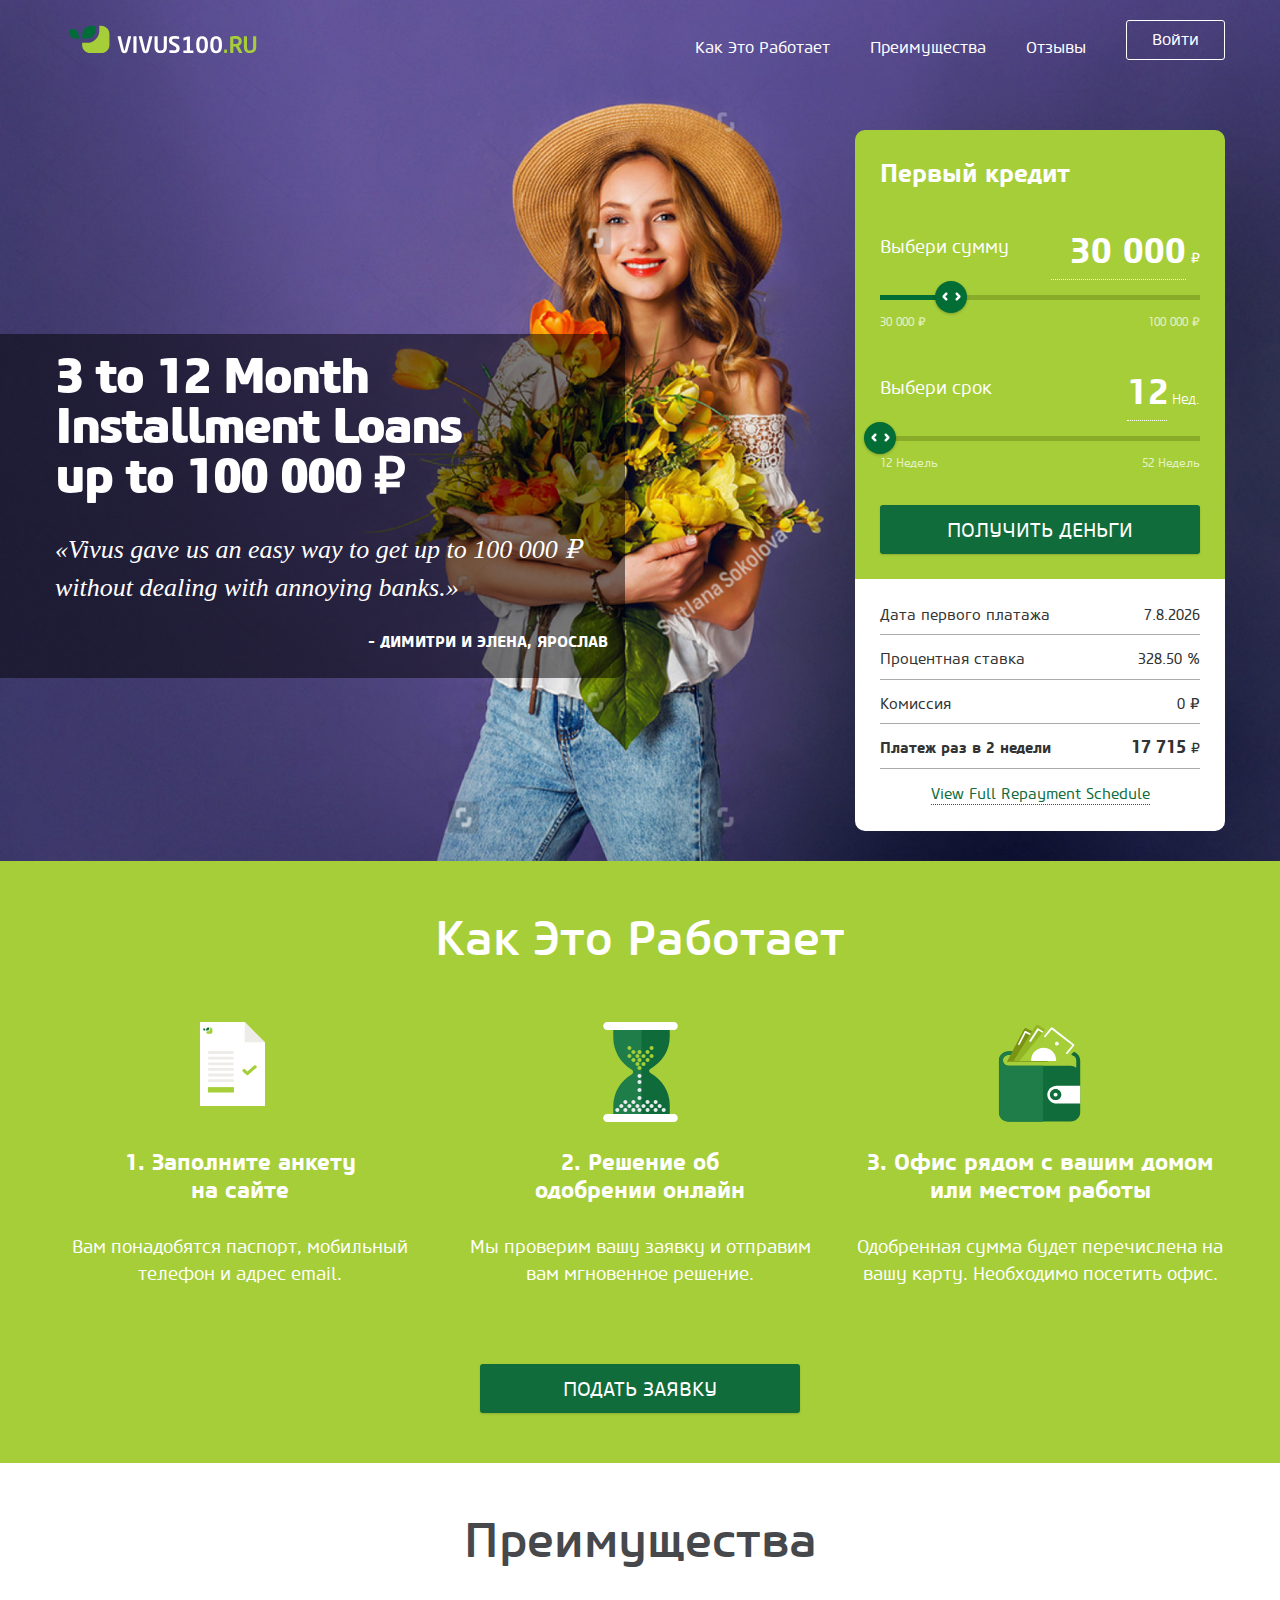
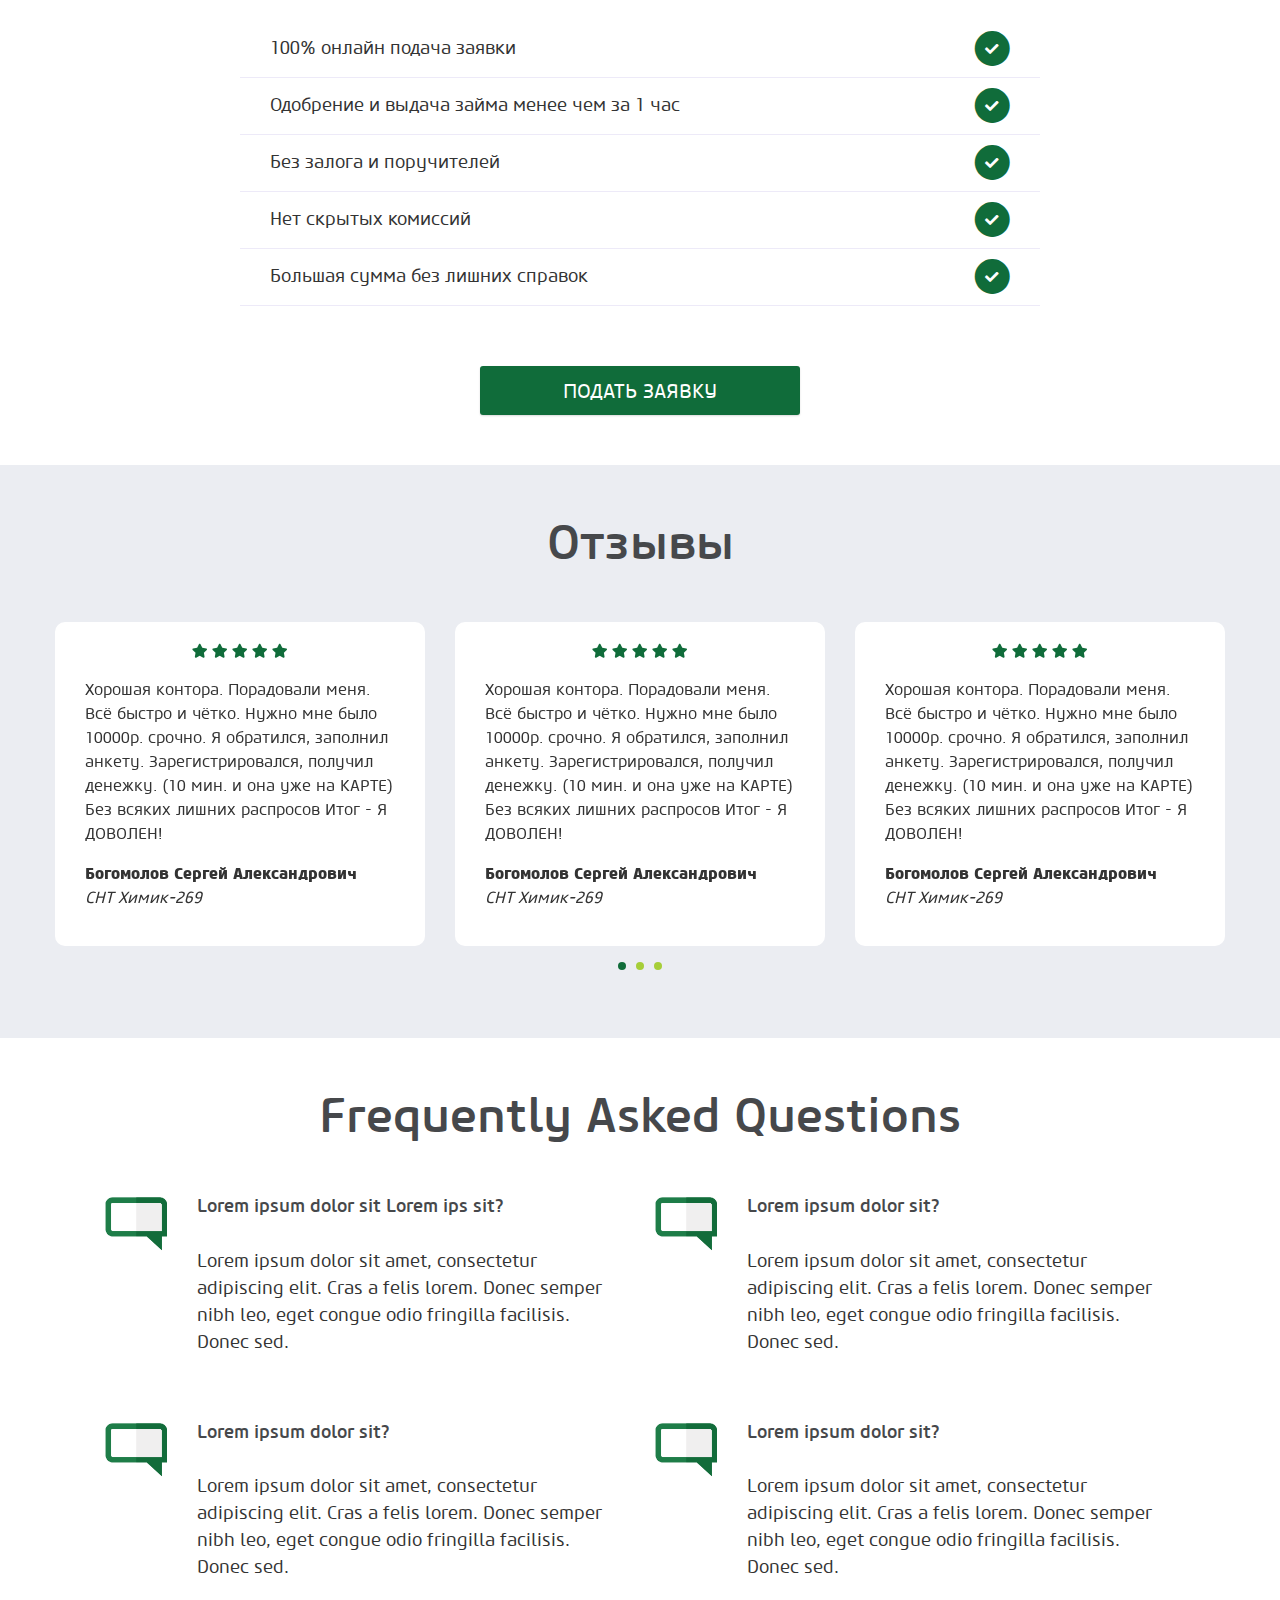
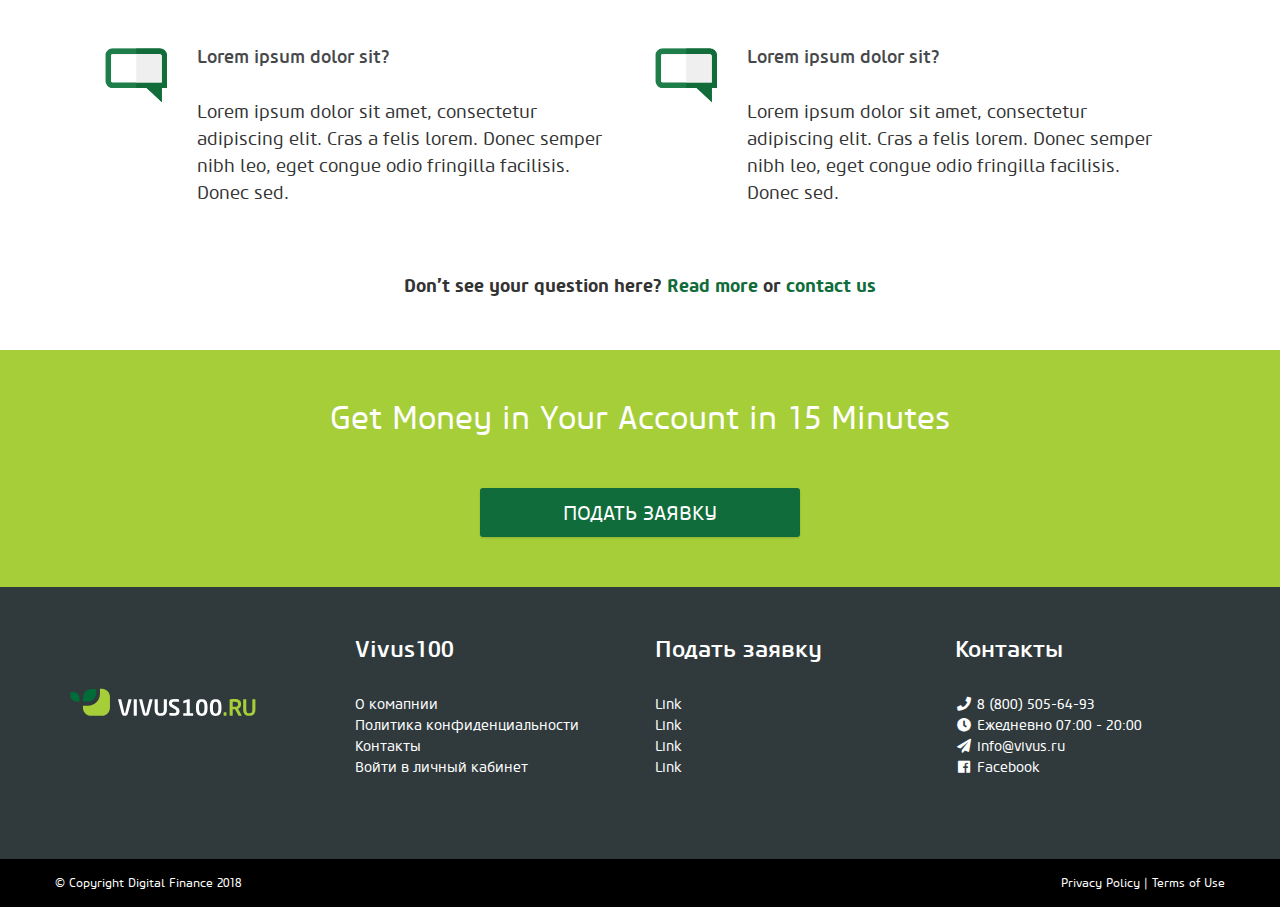
==== index.html @ 212659f2 "Initial commit" ====
<!DOCTYPE html>
<html lang="en">
<head>
	<!-- Required meta tags -->
	<meta charset="utf-8">
	<meta name="viewport" content="width=device-width, initial-scale=1, shrink-to-fit=no">
	<title>Vivus.ru | Template</title>

	<meta name="description" content="Page Description Here">

	<meta property="og:url" content="##URL##" />
	<meta property="og:title" content="OG Title" />
	<meta property="og:description" content="OG Description" />
	<meta property="og:type" content="website" />
	<meta property="og:image" content="images/og_image.png" />

	<link rel="apple-touch-icon" href="images/apple-touch-icon-iphone.png" />
	<link rel="apple-touch-icon" sizes="72x72" href="images/apple-touch-icon-ipad.png" />
	<link rel="apple-touch-icon" sizes="114x114" href="images/apple-touch-icon-iphone4.png" />

	<link rel="icon" href="images/favicon.png">
	<meta name="msapplication-TileColor" content="#ffffff">
	<meta name="msapplication-TileImage" content="images/tileicon.png">


	<!--Font-->
	<link rel="stylesheet" href="fonts/stylesheet.css">
	<!--Font Awesome-->
	<link rel="stylesheet" href="fa/fontawesome-all.min.css">
	<!--Bootstrap CSS-->
	<link rel="stylesheet" href="css/bootstrap.min.css">
	<!--No UI Slider-->
	<link rel="stylesheet" href="css/nouislider.min.css">
	<!--Lightslider-->
	<link rel="stylesheet" href="css/lightslider.min.css" />
	<!--Stylesheet-->
	<link rel="stylesheet" href="css/style.css">
	


</head>
<body>

	<section id="hero">
		<header class="bump-bottom-md">
			<div class="container">
				<div class="row align-items-center">
					<div class="col-3 d-block d-lg-none">
						<a href="#" class="btn btn-micro btn-cta">Войти</a>
					</div>
					<div class="col-6 col-lg-2">
						<a href="index.html" class="logo">
							<svg version="1.2" baseProfile="tiny" id="Слой_1" xmlns="http://www.w3.org/2000/svg" xmlns:xlink="http://www.w3.org/1999/xlink" x="0px" y="0px" viewBox="0 0 1000 155" xml:space="preserve"><defs><style>.cls-3{fill:#fff}</style></defs><g><path fill="#006D38" d="M66.6,23.4h13.7c16.5,0,29.9,13.5,29.9,29.9v15.3H96.5c-16.5,0-29.9-13.5-29.9-29.9V23.4z"/> <path fill="#006D38" d="M188.6,8.9v18.8c0,22.5-18.4,40.9-40.9,40.9h-20.9V49.8c0-22.5,18.4-40.9,40.9-40.9 C167.7,8.9,188.6,8.9,188.6,8.9z"/><path fill="#A6CE39" d="M215.2,135.5h-50.8c-20.9,0-38-17.1-38-38v-9.8h23.3c31.1,0,56.5-25.4,56.5-56.5V8.3h9 c20.9,0,38,17.1,38,38v51.3C253.2,118.4,236.1,135.5,215.2,135.5L215.2,135.5z"/><path fill="#A6CE39" d="M855.1,102.1l16.4,30.5c0.2,0.2,0.2,0.5,0.2,0.8c0,0.9-0.4,1.3-1.3,1.3h-12.7c-0.5,0-0.8-0.2-1.1-0.4 c-0.2-0.3-1.1-1.9-2.7-4.7l-13.4-24.8h-1.4c-1.9,0-5-0.1-9.3-0.4v28.3c0,0.6-0.2,1.1-0.6,1.5c-0.4,0.4-0.9,0.6-1.4,0.6h-10.4 c-0.6,0-1.1-0.2-1.5-0.6c-0.4-0.4-0.6-0.9-0.6-1.5V60.8c0-1.1,0.4-2,1.2-2.5s3.6-1,8.4-1.4c4.8-0.4,9.5-0.6,14.2-0.6 c9.7,0,17.1,2,22.3,6c5.2,4,7.8,9.9,7.8,17.6v0.9C869.1,91.3,864.4,98.4,855.1,102.1L855.1,102.1z M854.8,80.8v-0.9 c0-3.9-1.3-6.7-3.9-8.5c-2.6-1.8-6.5-2.7-11.8-2.7c-3.3,0-6.4,0.1-9.3,0.4v23.5c3.9,0.2,7,0.3,9.3,0.3c5.7,0,9.8-0.9,12.2-2.8 C853.6,88.3,854.8,85.2,854.8,80.8L854.8,80.8z M936.4,106c0,19.7-9.6,29.5-28.7,29.5c-19.2,0-28.8-9.8-28.8-29.5V59.1 c0-0.5,0.2-1,0.6-1.4c0.4-0.4,0.9-0.6,1.5-0.6h10.4c0.6,0,1.1,0.2,1.5,0.6s0.6,0.9,0.6,1.4V106c0,6.2,1,10.7,3,13.4 s5.8,4.1,11.2,4.1c5.1,0,8.7-1.2,10.9-3.7s3.3-7.1,3.3-13.8V59.1c0-0.5,0.2-1,0.6-1.4c0.4-0.4,0.9-0.6,1.5-0.6h10.4 c0.6,0,1.1,0.2,1.5,0.6s0.6,0.9,0.6,1.4L936.4,106L936.4,106z M800.6,132.6c0,0.6-0.2,1.1-0.6,1.5c-0.4,0.4-0.9,0.6-1.5,0.6h-9.3 c-0.6,0-1.1-0.2-1.5-0.6c-0.4-0.4-0.6-0.9-0.6-1.5v-11.8c0-0.6,0.2-1,0.6-1.4c0.4-0.4,0.9-0.6,1.5-0.6h9.3c0.6,0,1.1,0.2,1.5,0.6 s0.6,0.9,0.6,1.4V132.6z"/><path class="cls-3" d="M352.7,57.1c1.3,0,1.9,0.6,1.9,1.8c0,0.1,0,0.3-0.1,0.5l-17.1,65.5c-1.8,7.1-6.6,10.7-14.5,10.7 c-7.8,0-12.7-3.6-14.5-10.7l-17.2-66c0-1.2,0.6-1.8,1.9-1.8h11.1c1,0,1.7,0.6,2,1.8l15.1,62.8c0.3,1.1,0.8,1.7,1.7,1.7 c0.9,0,1.4-0.6,1.7-1.7l15.1-62.8c0.3-1.2,0.9-1.8,2-1.8H352.7z M379.4,132.6c0,0.6-0.2,1.1-0.6,1.5s-0.9,0.6-1.5,0.6H367 c-0.6,0-1.1-0.2-1.5-0.6c-0.4-0.4-0.6-0.9-0.6-1.5V59c0-0.5,0.2-1,0.6-1.4s0.9-0.6,1.5-0.6h10.3c0.6,0,1.1,0.2,1.5,0.6 s0.6,0.9,0.6,1.4V132.6z M451.4,57.1c1.3,0,1.9,0.6,1.9,1.8c0,0.1,0,0.3-0.1,0.5l-17.1,65.5c-1.8,7.1-6.6,10.7-14.5,10.7 c-7.8,0-12.7-3.6-14.5-10.7l-17.2-66c0-1.2,0.6-1.8,1.9-1.8h11.1c1,0,1.7,0.6,2,1.8l15.1,62.8c0.3,1.1,0.8,1.7,1.7,1.7 c0.9,0,1.4-0.6,1.7-1.7l15.1-62.8c0.3-1.2,0.9-1.8,2-1.8H451.4z M520.6,106c0,19.7-9.6,29.5-28.7,29.5c-19.2,0-28.8-9.8-28.8-29.5 V59.1c0-0.5,0.2-1,0.6-1.4s0.9-0.6,1.5-0.6h10.4c0.6,0,1.1,0.2,1.5,0.6s0.6,0.9,0.6,1.4V106c0,6.2,1,10.7,3,13.4s5.8,4.1,11.2,4.1 c5.1,0,8.7-1.2,10.9-3.7c2.2-2.5,3.3-7.1,3.3-13.8V59.1c0-0.5,0.2-1,0.6-1.4s0.9-0.6,1.5-0.6h10.4c0.6,0,1.1,0.2,1.5,0.6 s0.6,0.9,0.6,1.4L520.6,106L520.6,106z M576,69.7c-7.6-0.7-14.5-1-20.6-1c-7.3,0-11,2.5-11,7.4c0,2,0.7,3.7,2.1,4.9 c1.4,1.3,3,2.5,4.9,3.5l14.1,7.8c5,2.8,8.7,5.8,11,9.1s3.5,7.4,3.5,12.2c0,4.3-1,8.1-3.1,11.5c-2.1,3.3-5.2,5.9-9.3,7.7 s-9.1,2.6-15,2.6c-4.8,0-9.2-0.3-13.2-0.9c-4-0.6-6.2-1.1-6.6-1.6c-0.5-0.5-0.7-1-0.7-1.5v-7.5c0-0.6,0.2-1,0.6-1.4 c0.4-0.4,0.9-0.6,1.4-0.6h0.2c2,0.2,5,0.5,9.2,0.7s7.3,0.4,9.3,0.4c4.2,0,7.2-0.7,9.2-2.1s2.9-3.9,2.9-7.3c0-2.2-0.7-4-2.1-5.4 c-1.4-1.4-3-2.6-4.8-3.7l-15.8-9.4c-4.3-2.5-7.4-5.2-9.4-8.2s-3-6.6-3-10.9c0-13.2,8.7-19.9,26.1-19.9c3.7,0,7.9,0.3,12.7,0.8 s7.5,1,8.2,1.4s1,1,1,1.7v7.7C577.8,69,577.2,69.6,576,69.7L576,69.7L576,69.7L576,69.7z"/></g><g><path class="cls-3" d="M599.6,135.1c-0.6,0-1-0.2-1.5-0.6s-0.6-0.9-0.6-1.5v-7.9c0-0.6,0.2-1,0.6-1.3c0.4-0.3,0.9-0.5,1.5-0.5 h13.9V72.2l-13.6,4.2c-0.3,0.1-0.8,0.2-1.2,0.2c-0.8,0-1.1-0.4-1.1-1.2v-9.8c0-0.6,0.2-0.9,0.7-1.1l18.4-6c0.3-0.1,0.7-0.2,1-0.3 c0.3-0.1,0.8-0.1,1.4-0.1h6.9c1.3,0,2,0.7,2,2v63.3h13.9c0.6,0,1,0.2,1.5,0.5c0.4,0.3,0.6,0.8,0.6,1.3v7.9c0,0.6-0.2,1-0.6,1.5 c-0.4,0.4-0.9,0.6-1.5,0.6H599.6z"/><path class="cls-3" d="M711.4,100.4c0,6.4-0.6,11.9-1.9,16.5c-1.2,4.5-3,8.2-5.4,11c-2.4,2.8-5.2,4.8-8.5,6.1 c-3.3,1.3-7.1,1.9-11.3,1.9c-4.2,0-8-0.6-11.4-1.9c-3.4-1.3-6.2-3.3-8.5-6.1c-2.3-2.8-4.1-6.5-5.3-11c-1.2-4.5-1.9-10-1.9-16.5 v-7.7c0-6.4,0.6-11.9,1.9-16.5c1.2-4.5,3-8.2,5.3-11.1c2.3-2.8,5.2-4.9,8.5-6.2c3.4-1.3,7.1-1.9,11.4-1.9c4.2,0,8,0.6,11.3,1.9 c3.3,1.3,6.2,3.3,8.5,6.2c2.4,2.8,4.2,6.5,5.4,11.1c1.2,4.5,1.9,10,1.9,16.5V100.4z M697,92.7c0-4.7-0.3-8.6-1-11.6 c-0.7-3.1-1.6-5.5-2.7-7.3c-1.1-1.8-2.5-3.1-4-3.8c-1.5-0.7-3.2-1.1-5-1.1c-1.8,0-3.5,0.4-5,1.1c-1.5,0.7-2.9,2-4,3.8 c-1.1,1.8-2,4.2-2.7,7.3c-0.7,3.1-1,6.9-1,11.6v7.7c0,4.7,0.3,8.6,1,11.6c0.7,3,1.6,5.4,2.7,7.2c1.1,1.8,2.5,3.1,4,3.8 c1.5,0.7,3.2,1.1,5,1.1c1.8,0,3.5-0.4,5-1.1c1.5-0.7,2.9-2,4-3.8c1.1-1.8,2-4.2,2.7-7.2c0.7-3,1-6.9,1-11.6V92.7z"/><path class="cls-3" d="M776.8,100.4c0,6.4-0.6,11.9-1.9,16.5c-1.2,4.5-3,8.2-5.4,11c-2.4,2.8-5.2,4.8-8.5,6.1 c-3.3,1.3-7.1,1.9-11.3,1.9c-4.2,0-8-0.6-11.4-1.9c-3.4-1.3-6.2-3.3-8.5-6.1c-2.3-2.8-4.1-6.5-5.3-11c-1.2-4.5-1.9-10-1.9-16.5 v-7.7c0-6.4,0.6-11.9,1.9-16.5c1.2-4.5,3-8.2,5.3-11.1c2.3-2.8,5.2-4.9,8.5-6.2c3.4-1.3,7.1-1.9,11.4-1.9c4.2,0,8,0.6,11.3,1.9 c3.3,1.3,6.2,3.3,8.5,6.2c2.4,2.8,4.2,6.5,5.4,11.1c1.2,4.5,1.9,10,1.9,16.5V100.4z M762.4,92.7c0-4.7-0.3-8.6-1-11.6 c-0.7-3.1-1.6-5.5-2.7-7.3c-1.1-1.8-2.5-3.1-4-3.8c-1.5-0.7-3.2-1.1-5-1.1c-1.8,0-3.5,0.4-5,1.1c-1.5,0.7-2.9,2-4,3.8 c-1.1,1.8-2,4.2-2.7,7.3c-0.7,3.1-1,6.9-1,11.6v7.7c0,4.7,0.3,8.6,1,11.6c0.7,3,1.6,5.4,2.7,7.2c1.1,1.8,2.5,3.1,4,3.8 c1.5,0.7,3.2,1.1,5,1.1c1.8,0,3.5-0.4,5-1.1c1.5-0.7,2.9-2,4-3.8c1.1-1.8,2-4.2,2.7-7.2c0.7-3,1-6.9,1-11.6V92.7z"/> </g></svg>

						</a>
					</div><!--End Col 2-->
					<div class="col-3 col-lg-10">
						<nav class="d-none d-lg-block">
							<ul>
								<li><a href="#kak-rabotaet" data-scrolltarget="kak-rabotaet" class="scrollto" title="КАК ЭТО РАБОТАЕТ">Как Это Работает</a></li>
								<li><a href="#preimushchestva" data-scrolltarget="preimushchestva" class="scrollto" title="ПРЕИМУЩЕСТВА">Преимущества</a></li>
								<li><a href="#otzyvy" data-scrolltarget="otzyvy" class="scrollto" title="ОТЗЫВЫ">Отзывы</a></li>
								<li><a href="#" class="btn btn-ghost txt-white" data-toggle="modal" data-target="#login-modal">Войти</a></li>
							</ul>





						</nav>
						<div class="nav-icon d-block d-lg-none">
							<span></span>
							<span></span>
							<span></span>
						</div><!--End Nav Icon-->
					</div><!--End Col 10-->
				</div><!--End Row-->
			</div><!--End Container-->
		</header>

		<div class="container container-calculator">
			<div class="row">
				<div class="col-lg-7 col-xl-6 align-self-center">
					<div id="caption-slide">
						<div id="caption-box">
							<h1>3 to 12 Month
							Installment Loans
							up to <span class="no-wrap">100 000 <span class="rub">₽</span></span></h1>
							<blockquote>
								<p>&laquo;Vivus gave us an easy way to get up to 100 000 ₽ without dealing with annoying banks.&raquo;</p>
								<cite>-  ДИМИТРИ И ЭЛЕНА, ЯРОСЛАВ</cite>
							</blockquote>
						</div><!--End Caption Box-->
					</div><!--End Caption Slide-->
				</div><!--End col 8-->
				<div class="col-lg-5 col-xl-4 offset-xl-2">
					<form method="POST" action="apply.html">
						<div class="calculator-top">
							<div class="bump-bottom-sm p25 semi-bold d-none d-lg-block">Первый кредит</div>
							<div class="d-flex align-items-center bump-bottom-xs">
								<div>
									<label class="noUi-label">Выбери сумму<span class="d-inline d-lg-none slider-value-unit"> <small>(₽)</small></span></label>
								</div>
								<div class="ml-auto text-right">
									<span class="slider-value">
											<input type="tel" class="slider-value-amount" id="loanamount_text" value="200"> <span class="slider-value-unit d-none d-lg-inline"><span class="rub">₽</span></span>
										</span><!--End Slider Value-->
									
								</div>
							</div><!--End Flex-->
							<div class="bump-bottom-none">
								<div id="slideramount">
								</div>
							</div><!--End Slider Amount-->
							<div class="d-flex bump-bottom-sm txt-fade-green">
								<div>
									<span class="p12">30 000 <span class="rub">₽</span></span>
								</div>
								<div class="ml-auto text-right">
									<span class="p12">100 000 <span class="rub">₽</span></span>
								</div>
							</div><!--End Row-->
							<div class="d-flex align-items-center bump-bottom-xs">
								<div>
									<label class="noUi-label">Выбери срок<span class="slider-value-unit d-block d-lg-none"> <small>(Недели)</small></span></label></label>
								</div>
								<div class="ml-auto text-right">
									<span class="slider-value">
										<input type="tel" class="slider-value-amount" id="loanterm_text" value="20" style="width: 40px;"> <span class="slider-value-unit d-none d-lg-inline">Нед.</span>
									</span><!--End Slider Value-->
									
								</div>
							</div><!--End Row-->
							<div>
								<div id="sliderterm">
								</div>
							</div><!--End Slider Amount-->
							<div class="d-flex bump-bottom-sm txt-fade-green">
								<div>
									<span class="p12">12 Недель</span>
								</div>
								<div class="ml-auto text-right">
									<span class="p12">52 Недель</span>
								</div>
							</div><!--End Row-->
							<div class="text-center">
								<button type="submit" class="btn btn-cta btn-lg apply-button apply-button-calculator" id="apply-button-home-main">Получить деньги</button>
							</div>
						</div><!--End Calculator Top-->

						<div class="calculator-bottom bump-bottom-sm">
							<div class="loan-detail-row d-flex">
								<div>
									<span class="grey p15">Дата первого платажа</span>
								</div>
								<div class="ml-auto text-right">
									<span class="grey p15"><span class="loan-firstdate-display">dd.mm.yyyy</span></span>
								</div>
							</div><!--End Row-->
							<div class="loan-detail-row d-flex">
								<div>
									<span class="grey p15">Процентная ставка</span>
								</div>
								<div class="ml-auto text-right">
									<span class="grey p15"><span class="loan-apr-display">0.00</span> %</span>
								</div>
							</div><!--End Row-->
							<div class="loan-detail-row d-flex">
								<div>
									<span class="grey p15">Комиссия</span>
								</div>
								<div class="ml-auto text-right">
									<span class="grey p15"><span class="loan-fee-display">0</span> <span class="rub">₽</span></span>
								</div>
							</div><!--End Row-->

							<div class="loan-detail-row d-flex semi-bold">
								<div>
									<span class="p15">Платеж раз в 2 недели</span>
								</div>
								<div class="ml-auto text-right">
									<span class="monthly-repayment-display">0</span> <span class="slider-value-unit"><span class="rub">₽</span></span>
								</div>
							</div><!--End Row-->
							<div class="text-center p15 bump-top-xs">
								<a href="#" class="dotted" data-toggle="modal" data-target="#schedule-modal">View Full Repayment Schedule</a>
							</div>
						</div><!--End Calculator Bottom-->
					</form>
				</div><!--End Col 4-->
			</div><!--End Row-->
		</div><!--End Container-->
	</section>

	<section id="kak-rabotaet" class="pad-top-md pad-bottom-md light-green-bg txt-white">
		<div class="container">
			<h2 class="text-center bump-bottom-md txt-white">Как Это Работает</h2>
			<div class="row">
				<div class="col-lg-4 bump-bottom-sm text-center">
					<div class="hta-icon">
						<object data="images/hta_icon1.svg" type="image/svg+xml">
						</object>
					</div>
					<h5 class="semi-bold bump-bottom-sm">1. Заполните анкету<br>на сайте</h5>
					<p>Вам понадобятся паспорт, мобильный телефон и адрес email.</p>
				</div><!--End Col 4-->
				<div class="col-lg-4 bump-bottom-sm text-center">
					<div class="hta-icon">
						<object data="images/hta_icon2.svg" type="image/svg+xml">
						</object>
					</div>
					<h5 class="semi-bold bump-bottom-sm">2. Решение об<br>одобрении онлайн</h5>
					<p>Мы проверим вашу заявку и отправим вам мгновенное решение.</p>
				</div><!--End Col 4-->
				<div class="col-lg-4 bump-bottom-sm text-center">
					<div class="hta-icon">
						<object data="images/hta_icon3.svg" type="image/svg+xml">
						</object>
					</div>
					<h5 class="semi-bold bump-bottom-sm">3. Офис рядом с вашим домом<br>или местом работы</h5>
					<p>Одобренная сумма будет перечислена на вашу карту. Необходимо посетить офис.</p>
				</div><!--End Col 4-->
			</div><!--End Row-->
			<div class="text-center bump-top-sm">
				<a href="start.html" class="btn btn-cta btn-lg apply-button" id="apply-button-home-how">Подать заявку</a>
			</div>
		</div><!--End Container-->
	</section><!--End How to Apply-->

	<section id="preimushchestva" class="pad-top-md pad-bottom-md">
		<div class="container">
			<h2 class="bump-bottom-md text-center">Преимущества</h2>
			<div class="row justify-content-center">
				<div class="col-lg-8 bump-bottom-sm">
					<ul class="feature-list ">
						<li class="row align-items-center"><div class="col">100% онлайн подача заявки</div>
							<div class="col-2 text-right">
								<span class="fa-stack ">
	  								<i class="fas fa-circle fa-stack-2x txt-dark-green"></i>
	  								<i class="fas fa-check fa-stack-1x fa-xs txt-white"></i>
								</span>
							</div>
						</li>
						<li class="row align-items-center"><div class="col">Одобрение и выдача займа менее чем за 1 час</div>
							<div class="col-2 text-right">
								<span class="fa-stack ">
	  								<i class="fas fa-circle fa-stack-2x txt-dark-green"></i>
	  								<i class="fas fa-check fa-stack-1x fa-xs txt-white"></i>
								</span>
							</div>
						</li>
						<li class="row align-items-center"><div class="col">Без залога и поручителей</div>
							<div class="col-2 text-right">
								<span class="fa-stack ">
	  								<i class="fas fa-circle fa-stack-2x txt-dark-green"></i>
	  								<i class="fas fa-check fa-stack-1x fa-xs txt-white"></i>
								</span>
							</div>
						</li>
						<li class="row align-items-center"><div class="col">Нет скрытых комиссий</div>
							<div class="col-2 text-right">
								<span class="fa-stack ">
	  								<i class="fas fa-circle fa-stack-2x txt-dark-green"></i>
	  								<i class="fas fa-check fa-stack-1x fa-xs txt-white"></i>
								</span>
							</div>
						</li>
						<li class="row align-items-center"><div class="col">Большая сумма без лишних справок</div>
							<div class="col-2 text-right">
								<span class="fa-stack ">
	  								<i class="fas fa-circle fa-stack-2x txt-dark-green"></i>
	  								<i class="fas fa-check fa-stack-1x fa-xs txt-white"></i>
								</span>
							</div>
						</li>
					</ul><!--End Feature List-->
				</div><!--End Col 7-->
			</div><!--End Row-->
			<div class="text-center bump-top-sm">
				<a href="start.html" class="btn btn-cta btn-lg apply-button" id="apply-button-home-how">Подать заявку</a>
			</div>
		</div><!--End Container-->
	</section><!--End Why Choose Vivus-->

	<section id="otzyvy" class="grey-bg pad-top-md pad-bottom-sm">
		<div class="container">
			<h2 class="text-center bump-bottom-md">Отзывы</h2>
			
			<ul id="lightSlider">

				<li class="mhl">
					<div class="box white-bg p16 mh">
						<div class="bump-bottom-xs text-center txt-dark-green p14"><i class="fas fa-star"></i> <i class="fas fa-star"></i> <i class="fas fa-star"></i> <i class="fas fa-star"></i> <i class="fas fa-star"></i></div>
						<p>Хорошая контора. Порадовали меня. Всё быстро и чётко. Нужно мне было 10000р. срочно. Я обратился, заполнил анкету. Зарегистрировался, получил денежку. (10 мин. и она уже на КАРТЕ) Без всяких лишних распросов Итог - Я ДОВОЛЕН!</p>
						<p><strong>Богомолов Сергей Александрович</strong><br>
						<em>СНТ Химик-269</em></p>
					</div><!--End White Box-->
				</li>

				<li class="mhl">
					<div class="box white-bg p16 mh">
						<div class="bump-bottom-xs text-center txt-dark-green p14"><i class="fas fa-star"></i> <i class="fas fa-star"></i> <i class="fas fa-star"></i> <i class="fas fa-star"></i> <i class="fas fa-star"></i></div>
						<p>Хорошая контора. Порадовали меня. Всё быстро и чётко. Нужно мне было 10000р. срочно. Я обратился, заполнил анкету. Зарегистрировался, получил денежку. (10 мин. и она уже на КАРТЕ) Без всяких лишних распросов Итог - Я ДОВОЛЕН!</p>
						<p><strong>Богомолов Сергей Александрович</strong><br>
						<em>СНТ Химик-269</em></p>
					</div><!--End White Box-->
				</li>

				<li class="mhl">
					<div class="box white-bg p16 mh">
						<div class="bump-bottom-xs text-center txt-dark-green p14"><i class="fas fa-star"></i> <i class="fas fa-star"></i> <i class="fas fa-star"></i> <i class="fas fa-star"></i> <i class="fas fa-star"></i></div>
						<p>Хорошая контора. Порадовали меня. Всё быстро и чётко. Нужно мне было 10000р. срочно. Я обратился, заполнил анкету. Зарегистрировался, получил денежку. (10 мин. и она уже на КАРТЕ) Без всяких лишних распросов Итог - Я ДОВОЛЕН!</p>
						<p><strong>Богомолов Сергей Александрович</strong><br>
						<em>СНТ Химик-269</em></p>
					</div><!--End White Box-->
				</li>

				<li class="mhl">
					<div class="box white-bg p16 mh">
						<div class="bump-bottom-xs text-center txt-dark-green p14"><i class="fas fa-star"></i> <i class="fas fa-star"></i> <i class="fas fa-star"></i> <i class="fas fa-star"></i> <i class="fas fa-star"></i></div>
						<p>Хорошая контора. Порадовали меня. Всё быстро и чётко. Нужно мне было 10000р. срочно. Я обратился, заполнил анкету. Зарегистрировался, получил денежку. (10 мин. и она уже на КАРТЕ) Без всяких лишних распросов Итог - Я ДОВОЛЕН!</p>
						<p><strong>Богомолов Сергей Александрович</strong><br>
						<em>СНТ Химик-269</em></p>
					</div><!--End White Box-->
				</li>

				<li class="mhl">
					<div class="box white-bg p16 mh">
						<div class="bump-bottom-xs text-center txt-dark-green p14"><i class="fas fa-star"></i> <i class="fas fa-star"></i> <i class="fas fa-star"></i> <i class="fas fa-star"></i> <i class="fas fa-star"></i></div>
						<p>Хорошая контора. Порадовали меня. Всё быстро и чётко. Нужно мне было 10000р. срочно. Я обратился, заполнил анкету. Зарегистрировался, получил денежку. (10 мин. и она уже на КАРТЕ) Без всяких лишних распросов Итог - Я ДОВОЛЕН!</p>
						<p><strong>Богомолов Сергей Александрович</strong><br>
						<em>СНТ Химик-269</em></p>
					</div><!--End White Box-->
				</li>

				<li class="mhl">
					<div class="box white-bg p16 mh">
						<div class="bump-bottom-xs text-center txt-dark-green p14"><i class="fas fa-star"></i> <i class="fas fa-star"></i> <i class="fas fa-star"></i> <i class="fas fa-star"></i> <i class="fas fa-star"></i></div>
						<p>Хорошая контора. Порадовали меня. Всё быстро и чётко. Нужно мне было 10000р. срочно. Я обратился, заполнил анкету. Зарегистрировался, получил денежку. (10 мин. и она уже на КАРТЕ) Без всяких лишних распросов Итог - Я ДОВОЛЕН!</p>
						<p><strong>Богомолов Сергей Александрович</strong><br>
						<em>СНТ Химик-269</em></p>
					</div><!--End White Box-->
				</li>

				<li class="mhl">
					<div class="box white-bg p16 mh">
						<div class="bump-bottom-xs text-center txt-dark-green p14"><i class="fas fa-star"></i> <i class="fas fa-star"></i> <i class="fas fa-star"></i> <i class="fas fa-star"></i> <i class="fas fa-star"></i></div>
						<p>Хорошая контора. Порадовали меня. Всё быстро и чётко. Нужно мне было 10000р. срочно. Я обратился, заполнил анкету. Зарегистрировался, получил денежку. (10 мин. и она уже на КАРТЕ) Без всяких лишних распросов Итог - Я ДОВОЛЕН!</p>
						<p><strong>Богомолов Сергей Александрович</strong><br>
						<em>СНТ Химик-269</em></p>
					</div><!--End White Box-->
				</li>

				<li class="mhl">
					<div class="box white-bg p16 mh">
						<div class="bump-bottom-xs text-center txt-dark-green p14"><i class="fas fa-star"></i> <i class="fas fa-star"></i> <i class="fas fa-star"></i> <i class="fas fa-star"></i> <i class="fas fa-star"></i></div>
						<p>Хорошая контора. Порадовали меня. Всё быстро и чётко. Нужно мне было 10000р. срочно. Я обратился, заполнил анкету. Зарегистрировался, получил денежку. (10 мин. и она уже на КАРТЕ) Без всяких лишних распросов Итог - Я ДОВОЛЕН!</p>
						<p><strong>Богомолов Сергей Александрович</strong><br>
						<em>СНТ Химик-269</em></p>
					</div><!--End White Box-->
				</li>
			</ul>

		
			</div><!--End Row-->
		</div><!--End Container-->
	</section><!--End Testimonial-->

	<section id="faq" class="pad-top-md pad-bottom-md">
		<div class="container">
			 <h2 class="text-center bump-bottom-md">Frequently Asked Questions</h2>
			 <div class="row justify-content-center">
			 	<div class="col-lg-11">
					<div class="row justify-content-center">
						<div class="col-lg-6 question">
							<div class="row ">
								<div class="col-md-2 d-none d-md-block">
									<img src="images/icon_faq.png" class="img-fluid">
								</div>
								<div class="col-md-10">
									<h4 class="question-title active">Lorem ipsum dolor sit Lorem ips sit?</h4>
									<div class="question-answer"><p>Lorem ipsum dolor sit amet, consectetur adipiscing elit. Cras a felis lorem. Donec semper nibh leo, eget congue odio fringilla facilisis. Donec sed.</p></div>
								</div>
							</div><!--End Row-->
						</div><!--End Col 5-->
						<div class="col-lg-6 question">
							<div class="row ">
								<div class="col-md-2 d-none d-md-block">
									<img src="images/icon_faq.png" class="img-fluid">
								</div>
								<div class="col-md-10">
									<h4 class="question-title">Lorem ipsum dolor sit?</h4>
									<div class="question-answer"><p>Lorem ipsum dolor sit amet, consectetur adipiscing elit. Cras a felis lorem. Donec semper nibh leo, eget congue odio fringilla facilisis. Donec sed.</p></div>
								</div>
								
							</div><!--End Row-->
						</div><!--End Col 5-->
					</div><!--End Row-->
					<div class="row justify-content-center">
						<div class="col-lg-6 question">
							<div class="row ">
								<div class="col-md-2 d-none d-md-block">
									<img src="images/icon_faq.png" class="img-fluid">
								</div>
								<div class="col-md-10">
									<h4 class="question-title">Lorem ipsum dolor sit?</h4>
									<div class="question-answer"><p>Lorem ipsum dolor sit amet, consectetur adipiscing elit. Cras a felis lorem. Donec semper nibh leo, eget congue odio fringilla facilisis. Donec sed.</p></div>
								</div>
							</div><!--End Row-->
						</div><!--End Col 5-->
						<div class="col-lg-6 question">
							<div class="row ">
								<div class="col-md-2 d-none d-md-block">
									<img src="images/icon_faq.png" class="img-fluid">
								</div>
								<div class="col-md-10">
									<h4 class="question-title">Lorem ipsum dolor sit?</h4>
									<div class="question-answer"><p>Lorem ipsum dolor sit amet, consectetur adipiscing elit. Cras a felis lorem. Donec semper nibh leo, eget congue odio fringilla facilisis. Donec sed. </p></div>
								</div>
							</div><!--End Row-->
						</div><!--End Col 5-->
					</div><!--End Row-->

					<div class="row justify-content-center">
						<div class="col-lg-6 question">
							<div class="row ">
								<div class="col-md-2 d-none d-md-block">
									<img src="images/icon_faq.png" class="img-fluid">
								</div>
								<div class="col-md-10">
									<h4 class="question-title">Lorem ipsum dolor sit?</h4>
									<div class="question-answer"><p>Lorem ipsum dolor sit amet, consectetur adipiscing elit. Cras a felis lorem. Donec semper nibh leo, eget congue odio fringilla facilisis. Donec sed.</p></div>
								</div>
							</div><!--End Row-->
						</div><!--End Col 5-->
						<div class="col-lg-6 question">
							<div class="row ">
								<div class="col-md-2 d-none d-md-block">
									<img src="images/icon_faq.png" class="img-fluid">
								</div>
								<div class="col-md-10">
									<h4 class="question-title">Lorem ipsum dolor sit?</h4>
									<div class="question-answer"><p>Lorem ipsum dolor sit amet, consectetur adipiscing elit. Cras a felis lorem. Donec semper nibh leo, eget congue odio fringilla facilisis. Donec sed. </p></div>
								</div>
							</div><!--End Row-->
						</div><!--End Col 5-->
					</div><!--End Row-->
					
					<div class="text-center semi-bold">
						Don’t see your question here? <a href="faq.html">Read more</a> or <a href="contact.html">contact us</a>
					</div><!--End Text Center-->
				</div><!--End Col 11-->
			</div><!--End Row-->
		</div><!--End Container-->
	</section><!--End FAQ-->

	

	<section id="bottom-cta" class="pad-top-md pad-bottom-md light-green-bg">
		<div class="container">
			<h3 class="text-center bump-bottom-md txt-white">Get Money in Your Account in 15 Minutes</h2>
			<div class="text-center">
				<a href="start.html" class="btn btn-cta btn-lg apply-button" id="apply-button-home-banner">Подать заявку</a>
			</div>
		</div><!--End Container-->
	</section><!--End Bottom CTA-->

	<footer class="pad-top-md pad-bottom-md darkgrey-bg txt-white">
		<div class="container">
			<div class="row">
				<div class="col-lg-3 bump-bottom-sm align-self-center">
					<a href="index.html" class="logo">
						<object data="images/vivus_logo_ru.svg" type="image/svg+xml">
						</object>
					</a>
				</div><!--End Col 3-->
				<div class="col-lg-3 bump-bottom-sm">
					<h5 class="bump-bottom-sm"><a href="index.html">Vivus100</a></h5>
					<div class="p14">
						<a href="#">О комапнии</a><br>
						<a href="#">Политика конфиденциальности</a><br>
						<a href="#">Контакты</a><br>
						<a href="#">Войти в личный кабинет</a>
					</div>
				</div><!--End Col 3-->
				<div class="col-lg-3 bump-bottom-sm">
					<h5 class="bump-bottom-sm"><a href="start.html">Подать заявку</a></h5>
					<div class="p14">
						<a href="#">Link</a><br>
						<a href="#">Link</a><br>
						<a href="#">Link</a><br>
						<a href="#">Link</a>
					</div>
				</div><!--End Col 3-->
				<div class="col-lg-3 bump-bottom-sm">
					<h5 class="bump-bottom-sm"><a href="contact.html">Контакты</a></h5>
					<div class="p14">
						<i class="fas fa-phone fa-fw"></i> <a href="tel:+78005056493">8 (800) 505-64-93</a><br>
						<i class="fas fa-clock fa-fw"></i> Ежедневно 07:00 - 20:00 <br>
						<i class="fas fa-paper-plane fa-fw"></i> <a href="mailto:info@vivus.ru">info@vivus.ru</a><br>
						<i class="fab fa-facebook fa-fw"></i> <a href="https://www.facebook.com/groups/218906588256833/">Facebook</a><br>
					</div>
				</div><!--End Col 3-->
			</div><!--End Row-->
		</div><!--End Container-->
	</footer>
	<section id="simple-footer" class="pad-top-xs pad-bottom-xs">
		<div class="container">
			<div class="row">
				<div class="col-md-6 text-center text-md-left">
					&copy; Copyright Digital Finance 2018
				</div><!--End col 6-->
				<div class="col-md-6 text-center text-md-right">
					<a href="#">Privacy Policy</a> |
					<a href="#">Terms of Use</a>
				</div><!--End Col 6-->
			</div><!--End Row-->
		</div><!--End Container-->
	</section><!--End Simple Footer-->

	<style>
		#schedule.loading{
			content: 'Loading...';
		}
	</style>

	<div class="modal fade" id="schedule-modal" tabindex="-1">
		<div class="modal-dialog modal-lg">
			<div class="modal-content">
				<div class="container">
					<button type="button" class="close" data-dismiss="modal" aria-label="Close">
						<span aria-hidden="true">&times;</span>
					</button>
					<h3 class="bump-top-sm bump-bottom-sm text-center">Repayment Schedule</h3>
					<table class="table table-bordered table-sm table-hover table-responsive-lg table-schedule">
						<thead class="grey-bg">
							<tr>
								<th scope="col" style="width: 5%;">#</th>
								<th scope="col" style="width: 19%;">Date</th>
								<th scope="col" style="width: 19%;">Payment</th>
								<th scope="col" style="width: 19%;">Interest</th>
								<th scope="col" style="width: 19%;">Principal</th>
								<th scope="col" style="width: 19%;">Balance</th>
							</tr>
						</thead>
						<tbody id="schedule" class="loading">
						</tbody>
					</table>
				</div><!--End Container-->
			</div><!--End Model Content-->
		</div><!--End Modal Dialogue-->
	</div><!--End Schedule Modal-->

	<div id="mobile-menu">
		<a href="#" class="p24">Vivus100</a>
		<a href="#">О комапнии</a>
		<a href="#">Политика конфиденциальности</a>
		<a href="#">Контакты</a>
		<a href="#">Войти в личный кабинет</a>

		<a href="#" class="p24 bump-top-sm">Подать заявку</a>
		<a href="#">Схема работы</a>
		<a href="#">Инвесторам</a>
		<a href="#">Официальная документация</a>
	</div><!--End Mobile Menu-->

	<!--Scripts-->
	<script src="js/jquery-3.3.1.min.js"></script>
	<script src="js/util.min.js"></script>
	<script src="js/modal.min.js"></script>
	<script src="js/wNumb.min.js"></script>
	<script src="js/nouislider.min.js"></script>
	<script src="js/lightslider.min.js"></script>
	<script src="js/repaymentcalculator.js"></script>
	<script src="js/app.js"></script>

</body>
</html>
---- fonts/stylesheet.css ----
/*! Generated by Fontspring (https://www.fontspring.com) on August 22, 2018 
* 
* Fully installable fonts can be purchased at http://www.fontspring.com
*
* The fonts included in this stylesheet are subject to the End User License you purchased
* from Fontspring. The fonts are protected under domestic and international trademark and 
* copyright law. You are prohibited from modifying, reverse engineering, duplicating, or
* distributing this font software.
*
* (c) 2010-2018 Fontspring
*
*
*/



@font-face {
    font-family: 'Core Sans';
    src: url('CoreSansM25-webfont.woff2') format('woff2'),
         url('CoreSansM25-webfont.woff') format('woff');
    font-weight: 200;
    font-style: normal;

}




@font-face {
    font-family: 'Core Sans';
    src: url('CoreSansM35-webfont.woff2') format('woff2'),
         url('CoreSansM35-webfont.woff') format('woff');
    font-weight: 300;
    font-style: normal;

}




@font-face {
    font-family: 'Core Sans';
    src: url('CoreSansM45-webfont.woff2') format('woff2'),
         url('CoreSansM45-webfont.woff') format('woff');
    font-weight: 400;
    font-style: normal;

}




@font-face {
    font-family: 'Core Sans';
    src: url('CoreSansM55-webfont.woff2') format('woff2'),
         url('CoreSansM55-webfont.woff') format('woff');
    font-weight: 500;
    font-style: normal;

}




@font-face {
    font-family: 'Core Sans';
    src: url('CoreSansM65-webfont.woff2') format('woff2'),
         url('CoreSansM65-webfont.woff') format('woff');
    font-weight: 600;
    font-style: normal;

}




@font-face {
    font-family: 'Core Sans';
    src: url('CoreSansM75-webfont.woff2') format('woff2'),
         url('CoreSansM75-webfont.woff') format('woff');
    font-weight: 700;
    font-style: normal;

}




@font-face {
    font-family: 'Core Sans';
    src: url('CoreSansM85-webfont.woff2') format('woff2'),
         url('CoreSansM85-webfont.woff') format('woff');
    font-weight: 800;
    font-style: normal;

}




@font-face {
    font-family: 'Core Sans';
    src: url('CoreSansM37-webfont.woff2') format('woff2'),
         url('CoreSansM37-webfont.woff') format('woff');
    font-weight: 350;
    font-style: normal;

}
---- css/nouislider.min.css ----
/*! nouislider - 10.0.0 - 2017-05-28 14:52:48 */.noUi-target,.noUi-target *{-webkit-touch-callout:none;-webkit-tap-highlight-color:transparent;-webkit-user-select:none;-ms-touch-action:none;touch-action:none;-ms-user-select:none;-moz-user-select:none;user-select:none;-moz-box-sizing:border-box;box-sizing:border-box}.noUi-target{position:relative;direction:ltr}.noUi-base{width:100%;height:100%;position:relative;z-index:1}.noUi-connect{position:absolute;right:0;top:0;left:0;bottom:0}.noUi-origin{position:absolute;height:0;width:0}.noUi-handle{position:relative;z-index:1}.noUi-state-tap .noUi-connect,.noUi-state-tap .noUi-origin{-webkit-transition:top .3s,right .3s,bottom .3s,left .3s;transition:top .3s,right .3s,bottom .3s,left .3s}.noUi-state-drag *{cursor:inherit!important}.noUi-base,.noUi-handle{-webkit-transform:translate3d(0,0,0);transform:translate3d(0,0,0)}.noUi-horizontal{height:18px}.noUi-horizontal .noUi-handle{width:34px;height:28px;left:-17px;top:-6px}.noUi-vertical{width:18px}.noUi-vertical .noUi-handle{width:28px;height:34px;left:-6px;top:-17px}.noUi-target{background:#FAFAFA;border-radius:4px;border:1px solid #D3D3D3;box-shadow:inset 0 1px 1px #F0F0F0,0 3px 6px -5px #BBB}.noUi-connect{background:#3FB8AF;border-radius:4px;box-shadow:inset 0 0 3px rgba(51,51,51,.45);-webkit-transition:background 450ms;transition:background 450ms}.noUi-draggable{cursor:ew-resize}.noUi-vertical .noUi-draggable{cursor:ns-resize}.noUi-handle{border:1px solid #D9D9D9;border-radius:3px;background:#FFF;cursor:default;box-shadow:inset 0 0 1px #FFF,inset 0 1px 7px #EBEBEB,0 3px 6px -3px #BBB}.noUi-active{box-shadow:inset 0 0 1px #FFF,inset 0 1px 7px #DDD,0 3px 6px -3px #BBB}.noUi-handle:after,.noUi-handle:before{content:"";display:block;position:absolute;height:14px;width:1px;background:#E8E7E6;left:14px;top:6px}.noUi-handle:after{left:17px}.noUi-vertical .noUi-handle:after,.noUi-vertical .noUi-handle:before{width:14px;height:1px;left:6px;top:14px}.noUi-vertical .noUi-handle:after{top:17px}[disabled] .noUi-connect{background:#B8B8B8}[disabled] .noUi-handle,[disabled].noUi-handle,[disabled].noUi-target{cursor:not-allowed}.noUi-pips,.noUi-pips *{-moz-box-sizing:border-box;box-sizing:border-box}.noUi-pips{position:absolute;color:#999}.noUi-value{position:absolute;white-space:nowrap;text-align:center}.noUi-value-sub{color:#ccc;font-size:10px}.noUi-marker{position:absolute;background:#CCC}.noUi-marker-large,.noUi-marker-sub{background:#AAA}.noUi-pips-horizontal{padding:10px 0;height:80px;top:100%;left:0;width:100%}.noUi-value-horizontal{-webkit-transform:translate3d(-50%,50%,0);transform:translate3d(-50%,50%,0)}.noUi-marker-horizontal.noUi-marker{margin-left:-1px;width:2px;height:5px}.noUi-marker-horizontal.noUi-marker-sub{height:10px}.noUi-marker-horizontal.noUi-marker-large{height:15px}.noUi-pips-vertical{padding:0 10px;height:100%;top:0;left:100%}.noUi-value-vertical{-webkit-transform:translate3d(0,50%,0);transform:translate3d(0,50%,0);padding-left:25px}.noUi-marker-vertical.noUi-marker{width:5px;height:2px;margin-top:-1px}.noUi-marker-vertical.noUi-marker-sub{width:10px}.noUi-marker-vertical.noUi-marker-large{width:15px}.noUi-tooltip{display:block;position:absolute;border:1px solid #D9D9D9;border-radius:3px;background:#fff;color:#000;padding:5px;text-align:center;white-space:nowrap}.noUi-horizontal .noUi-tooltip{-webkit-transform:translate(-50%,0);transform:translate(-50%,0);left:50%;bottom:120%}.noUi-vertical .noUi-tooltip{-webkit-transform:translate(0,-50%);transform:translate(0,-50%);top:50%;right:120%}
---- css/lightslider.min.css ----
/*! lightslider - v1.1.3 - 2015-04-14
* https://github.com/sachinchoolur/lightslider
* Copyright (c) 2015 Sachin N; Licensed MIT */.lSSlideWrapper,.lSSlideWrapper .lSFade{position:relative}.lSSlideOuter,.lSSlideOuter .lSPager.lSGallery{-webkit-touch-callout:none;-khtml-user-select:none;overflow:hidden}.lSSlideOuter .lSPager.lSGallery:after,.lSSlideWrapper>.lightSlider:after{clear:both}.lSSlideOuter{-webkit-user-select:none;-moz-user-select:none;-ms-user-select:none;user-select:none}.lightSlider:after,.lightSlider:before{content:" ";display:table}.lightSlider{overflow:hidden;margin:0}.lSSlideWrapper{max-width:100%;overflow:hidden}.lSSlideWrapper .lSSlide{-webkit-transform:translate(0,0);-ms-transform:translate(0,0);transform:translate(0,0);-webkit-transition:all 1s;-webkit-transition-property:-webkit-transform,height;-moz-transition-property:-moz-transform,height;transition-property:transform,height;-webkit-transition-duration:inherit!important;transition-duration:inherit!important;-webkit-transition-timing-function:inherit!important;transition-timing-function:inherit!important}.lSSlideWrapper .lSFade>*{position:absolute!important;top:0;left:0;z-index:9;margin-right:0;width:100%}.lSSlideWrapper.usingCss .lSFade>*{opacity:0;-webkit-transition-delay:0s;transition-delay:0s;-webkit-transition-duration:inherit!important;transition-duration:inherit!important;-webkit-transition-property:opacity;transition-property:opacity;-webkit-transition-timing-function:inherit!important;transition-timing-function:inherit!important}.lSSlideWrapper .lSFade>.active{z-index:10}.lSSlideWrapper.usingCss .lSFade>.active{opacity:1}.lSSlideOuter .lSPager.lSpg{margin:10px 0 30px;padding:0;text-align:left}@media(max-width:991px){.lSSlideOuter .lSPager.lSpg{text-align:center}}.lSSlideOuter .lSPager.lSpg>li{cursor:pointer;display:inline-block;padding:0 5px}.lSSlideOuter .lSPager.lSpg>li a{background-color:#fff;border-radius:30px;display:inline-block;height:8px;overflow:hidden;text-indent:-999em;width:8px;position:relative;z-index:99;-webkit-transition:all .5s linear 0s;transition:all .5s linear 0s}.lSSlideOuter .lSPager.lSpg>li.active a,.lSSlideOuter .lSPager.lSpg>li:hover a{background-color:#44e340}.lSSlideOuter .media{opacity:.8}.lSSlideOuter .media.active{opacity:1}.lSSlideOuter .lSPager.lSGallery{list-style:none;padding-left:0;margin:0;transform:translate3d(0,0,0);-moz-transform:translate3d(0,0,0);-ms-transform:translate3d(0,0,0);-webkit-transform:translate3d(0,0,0);-o-transform:translate3d(0,0,0);-webkit-transition-property:-webkit-transform;-moz-transition-property:-moz-transform;-webkit-user-select:none;-moz-user-select:none;-ms-user-select:none;user-select:none}.lSSlideOuter .lSPager.lSGallery li{overflow:hidden;-webkit-transition:border-radius .12s linear 0s .35s linear 0s;transition:border-radius .12s linear 0s .35s linear 0s}.lSSlideOuter .lSPager.lSGallery li.active,.lSSlideOuter .lSPager.lSGallery li:hover{border-radius:5px}.lSSlideOuter .lSPager.lSGallery img{display:block;height:auto;max-width:100%}.lSSlideOuter .lSPager.lSGallery:after,.lSSlideOuter .lSPager.lSGallery:before{content:" ";display:table}.lSAction>a{width:32px;display:block;top:50%;height:32px;background-image:url(../images/controls.png);cursor:pointer;position:absolute;z-index:99;margin-top:-16px;opacity:.5;-webkit-transition:opacity .35s linear 0s;transition:opacity .35s linear 0s}.lSAction>a:hover{opacity:1}.lSAction>.lSPrev{background-position:0 0;left:20px}.lSAction>.lSNext{background-position:-32px 0;right:20px}.lSAction>a.disabled{pointer-events:none}.cS-hidden{height:1px;opacity:0;filter:alpha(opacity=0);overflow:hidden}.lSSlideOuter.vertical{position:relative}.lSSlideOuter.vertical.noPager{padding-right:0!important}.lSSlideOuter.vertical .lSGallery{position:absolute!important;right:0;top:0}.lSSlideOuter.vertical .lightSlider>*{width:100%!important;max-width:none!important}.lSSlideOuter.vertical .lSAction>a{left:50%;margin-left:-14px;margin-top:0}.lSSlideOuter.vertical .lSAction>.lSNext{background-position:31px -31px;bottom:10px;top:auto}.lSSlideOuter.vertical .lSAction>.lSPrev{background-position:0 -31px;bottom:auto;top:10px}.lSSlideOuter.lSrtl{direction:rtl}.lSSlideOuter .lSPager,.lSSlideOuter .lightSlider{padding-left:0;list-style:none}.lSSlideOuter.lSrtl .lSPager,.lSSlideOuter.lSrtl .lightSlider{padding-right:0}.lSSlideOuter .lSGallery li,.lSSlideOuter .lightSlider>*{float:left}.lSSlideOuter.lSrtl .lSGallery li,.lSSlideOuter.lSrtl .lightSlider>*{float:right!important}@-webkit-keyframes rightEnd{0%,100%{left:0}50%{left:-15px}}@keyframes rightEnd{0%,100%{left:0}50%{left:-15px}}@-webkit-keyframes topEnd{0%,100%{top:0}50%{top:-15px}}@keyframes topEnd{0%,100%{top:0}50%{top:-15px}}@-webkit-keyframes leftEnd{0%,100%{left:0}50%{left:15px}}@keyframes leftEnd{0%,100%{left:0}50%{left:15px}}@-webkit-keyframes bottomEnd{0%,100%{bottom:0}50%{bottom:-15px}}@keyframes bottomEnd{0%,100%{bottom:0}50%{bottom:-15px}}.lSSlideOuter .rightEnd{-webkit-animation:rightEnd .3s;animation:rightEnd .3s;position:relative}.lSSlideOuter .leftEnd{-webkit-animation:leftEnd .3s;animation:leftEnd .3s;position:relative}.lSSlideOuter.vertical .rightEnd{-webkit-animation:topEnd .3s;animation:topEnd .3s;position:relative}.lSSlideOuter.vertical .leftEnd{-webkit-animation:bottomEnd .3s;animation:bottomEnd .3s;position:relative}.lSSlideOuter.lSrtl .rightEnd{-webkit-animation:leftEnd .3s;animation:leftEnd .3s;position:relative}.lSSlideOuter.lSrtl .leftEnd{-webkit-animation:rightEnd .3s;animation:rightEnd .3s;position:relative}.lightSlider.lsGrab>*{cursor:-webkit-grab;cursor:-moz-grab;cursor:-o-grab;cursor:-ms-grab;cursor:grab}.lightSlider.lsGrabbing>*{cursor:move;cursor:-webkit-grabbing;cursor:-moz-grabbing;cursor:-o-grabbing;cursor:-ms-grabbing;cursor:grabbing}
---- css/style.css ----
/*
Theme Name: Vivus 2018
Theme URI: http://vivus.mk
Author: Matt Barton
Author URI: http://digitalfinance.com
Version: 1.0

 */


html {
	overflow-y: scroll;
}

body {
	font-family: 'Core Sans', Serif;
	font-size: 18px;
	color: #333;
	font-weight: 400;
}

body.has-internal-header {
	padding-top: 72px;
}

@media(max-width: 767px){
	body.has-internal-header {
		padding-top: 52px;
	}
}


@media(min-width: 1200px){
	.container {
		max-width: 1200px;
	}
}

a {
	color: #106c3a;
}

a:hover {
	color: inherit;
}

a.dotted {
	border-bottom: 1px dotted; 
}

a.dotted:hover {
	text-decoration: none;
	border-color: inherit;
}

.rub {
	font-family: sans-serif;
}

h1 {
	font-size: 50px;
	font-weight: 500;
	line-height: 72px;
	position: relative;
	color: #46484b;
}

h2 {
	font-size: 48px;
	color: #46484b;
}

h3 {
	font-size: 32px;
	color: #46484b;
	font-weight: 400;
}

h4 {
	font-size: 18px;
	color: #46484b;
}

h5 {
	font-size: 23px;
	
}

h1.hu:after {
	background-color: #106C3A;
	content: '';
	display: block;
	border-radius: 3px;
	line-height: inherit;
	width: 48px;
	height: 6px;
	min-width: 15%;
	max-width: 24%;
	position: absolute;
	bottom: -20px;
}

.p25 {
	font-size: 25px;
}

.p24 {
	font-size: 24px;	
}

.p16 {
	font-size: 16px;
}

.p15 {
	font-size: 15px;
}

.p14 {
	font-size: 14px;
}

.p12 {
	font-size: 12px;
}

.p10 {
	font-size: 10px;
}

.extra-bold {
	font-weight: 800;
}

.bold {
	font-weight: 700;
}

.semi-bold {
	font-weight: 600;
}

.light {
	font-weight: 300;
}

.no-wrap {
	white-space: nowrap;
}


/*BUMP STYLES*/
.bump-top-xl {
	margin-top: 100px;
}

.bump-bottom-xl {
	margin-bottom: 100px;
}

.bump-top-lg {
	margin-top: 75px;
}

.bump-bottom-lg {
	margin-bottom: 75px;
}

.bump-top-md {
	margin-top: 50px;
}

.bump-bottom-md {
	margin-bottom: 50px;
}

.bump-top-sm {
	margin-top: 30px;
}

.bump-bottom-sm {
	margin-bottom: 30px;
}

.bump-top-xs {
	margin-top: 15px;
}

.bump-bottom-xs {
	margin-bottom: 15px;
}

.bump-top-none {
	margin-top: 0px;
}

.bump-bottom-none {
	margin-bottom: 0px;
}

/*BUMP STYLES*/
.pad-top-xl {
	padding-top: 100px;
}

.pad-bottom-xl {
	padding-bottom: 100px;
}

.pad-top-lg {
	padding-top: 75px;
}

.pad-bottom-lg {
	padding-bottom: 75px;
}

.pad-top-md {
	padding-top: 50px;
}

.pad-bottom-md {
	padding-bottom: 50px;
}

.pad-top-sm {
	padding-top: 30px;
}

.pad-bottom-sm {
	padding-bottom: 30px;
}

.pad-top-xs {
	padding-top: 15px;
}

.pad-bottom-xs {
	padding-bottom: 15px;
}

.pad-top-none {
	padding-top: 0px;
}

.pad-bottom-none {
	padding-bottom: 0px;
}

.img-center {
	display: block;
	margin-left: auto;
	margin-right: auto;
}

.col-center {
	float: none;
	margin-left: auto;
	margin-right: auto;
}

ul.feature-list {
	list-style-type: none;
	margin: 0px;
	padding: 0px;
}

ul.feature-list li {
	padding: 10px 15px;
	border-bottom: 1px solid #edeaf8;
	
}

.txt-white {
	color: #fff;
}

.txt-black {
	color: #000;
}

.txt-grey {
	color: #666666;
}

.txt-lightgrey {
	color: #b7b7b7;
}

.txt-fade-green {
	color: #E4F1C1;
}

.txt-light-green {
	color: #a6ce39;
}

.txt-dark-green {
	color: #106c3a;
}

.light-green-bg {
	background-color: #a6ce39;
}

.dark-green-bg {
	background-color: #106c3a;
}

.grey-bg {
	background-color: #ebedf2;
}

.darkgrey-bg {
	background-color: #303a3d;
}

.black-bg {
	background-color: #000;
}

.white-bg {
	background-color: #fff;
}

.red-bg {
	background-color: red;
}
.blue-bg {
	background-color: blue;
}


@media(max-width: 1199px){

}

@media(max-width: 991px){

}

@media(max-width: 767px){

	h1 {
		font-size: 36px;
		line-height: 1;
	}


	h2 {
		font-size: 32px;
	}

	h1.hu:after {
		bottom: -15px;

	}
	
}


/* ==========================================================================
Navigation Menu
========================================================================== */


nav > ul {
	list-style-type: none;
	padding: 0px;
	margin: 0px;
	display: flex;
	align-items: end;
	justify-content: flex-end;
	font-size: 16px;
}

nav > ul > li {
	margin-left: 40px;
	position: relative;
}

nav > ul > li:first-child {
	margin-left: 0px;
}

nav > ul > li a {
	color: #fff;
}

nav > ul > li a:hover {
	color: #8caf2c;
	text-decoration: none;
}

nav > ul > li.current-menu-item {
	font-weight: 600;
}

nav > ul > li.current-menu-item:after {
	position: absolute;
	display: block;
	content: '';
	bottom: -12px;
	left: 0px;
	right: 0px;
	height: 3px;
	background-color: #a6ce39;
}



/* ==========================================================================
Buttons
========================================================================== */


a.btn-cta, 
button.btn-cta, 
input[type=submit].btn-cta {
	background-color: #106c3a;
	border-radius: 3px;
	border: 1px solid transparent;
	color: #FFFFFF;
	cursor: pointer;
	display: inline-block;
	line-height: 1.3;
	width: 100%;
	max-width: 320px;
	outline: none;
	padding: 12px 16px 9px;
	text-align: center;
	text-decoration: none;
	text-transform: uppercase;
	transition: background-color .2s ease-in-out, color .2s ease-in-out, border-color .2s ease-in-out;
	vertical-align: top;
	position: relative;
	-webkit-appearance: none;
	box-shadow: 0 1px 2px 0 rgba(0, 0, 0, .15);
}


a.btn-cta:hover, 
button.btn-cta:hover, 
input[type=submit].btn-cta:hover {
	background-color: #00572D;;
	color: #fff;
}

a.btn-cta:focus, 
button.btn-cta:focus,
input[type=submit].btn-cta:focus {
	color: #fff;
	outline: 0;
}


a.btn-ghost,
button.btn-ghost,
input[type=submit].btn-ghost,
a.btn-green,
button.btn-green,
input[type=submit].btn-green {
	background-color: transparent;
	color: #46484b;
	border-radius: 3px;
	padding: 7px 25px 7px 25px;
	outline: 0;
	border: 1px solid #46484b;
}

a.btn-ghost:hover, 
button.btn-ghost:hover, 
input[type=submit].btn-ghost:hover,
a.btn-ghost:focus, 
button.btn-ghost:focus, 
input[type=submit].btn-ghost:focus,
a.btn-green,
button.btn-green,
input[type=submit].btn-green {
	background-color: #116c3a;
	border-color: #116c3a;
	color: #fff;
}

a.btn-ghost:focus, 
button.btn-ghost:focus,
input[type=submit].btn-ghost:focus {
	color: #fff;
	outline: 0;
}

a.btn-green:hover,
button.btn-green:hover,
input[type=submit].btn-green:hover {
	background-color: #00572D;;
	color: #fff;
}

a.btn-ghost.txt-white,
button.btn-ghost.txt-white,
input[type=submit].btn-ghost.txt-white {
	color: #fff;
	border-color: #fff;
}

a.btn-cta.btn-micro {
	padding: 7px 6px;
	font-size: 11px;
	line-height: 16px;
	border-radius: 4px;
	text-transform: none;
	display: inline-block;
	width: auto;
}

a.btn-white,
button.btn-white,
input[type=submit].btn-white {
	padding: 8px 16px;
	font-size: 14px;
	font-weight: 400;
	cursor: pointer;
	text-transform: uppercase;
	background-color: #FFFFFF;
	color: #333333;
	text-decoration: none;
	border-radius: 3px;
	box-shadow: inset 0 -1px 1px 0 rgba(0,0,0,0.11), 0 2px 2px 0 rgba(0,0,0,0.12);
}


.close {
	float: none;
	position: absolute;
	right: 15px;
	top: 15px;
	z-index: 99;
}

.left-radius-fix {
	-webkit-border-top-left-radius: .3rem;
-webkit-border-bottom-left-radius: .3rem;
-moz-border-radius-topleft: .3rem;
-moz-border-radius-bottomleft: .3rem;
border-top-left-radius: .3rem;
border-bottom-left-radius: .3rem;
}



/* ==========================================================================
Hero and Header Styles
========================================================================== */


header {
	padding-top: 20px;
	padding-bottom: 20px;
}


#hero {
	background: #3f3c6d url('../images/hero-bg.jpg') no-repeat center top / cover;
}

header.open, body.has-internal-header header {
	position: fixed;
	top: 0;
	left: 0;
	right: 0;
	height: 72px;
	z-index: 999;
	background-color: #fff;
	box-shadow: 0 1px 5px rgba(0, 1, 1, 0.15);
}

@media(max-width: 991px){
	#hero {
		background: #3f3c6d url('../images/hero-bg_s.jpg') no-repeat right top;
		background-size: 100%;
	}
}

@media(max-width: 375px){
	#hero {
		background-size: 115%;
	}
}

@media(max-width: 320px){
	#hero {
		background-size: 150%;
	}
}

@media(max-width: 767px){
	 body.has-internal-header header {
	 	height: 52px;
	 }

}

header.open .cls-3, header.white-bg .cls-3 {
	fill: #65696e;
}

a.logo, a.logo img {
	width: 215px;
	height: 32px;
	display: inline-block;
}







/* ==========================================================================
Calculator Values
========================================================================== */

.calculator-top {
	background-color: #a6ce39;
	color: #fff;
	padding: 25px;
	-webkit-border-top-left-radius: 10px;
	-webkit-border-top-right-radius: 10px;
	-moz-border-radius-topleft: 10px;
	-moz-border-radius-topright: 10px;
	border-top-left-radius: 10px;
	border-top-right-radius: 10px;
}

.calculator-bottom {
	background-color: #fff;
	padding: 25px;
	-webkit-border-bottom-left-radius: 10px;
	-webkit-border-bottom-right-radius: 10px;
	-moz-border-radius-bottomleft: 10px;
	-moz-border-radius-bottomright: 10px;
	border-bottom-left-radius: 10px;
	border-bottom-right-radius: 10px;
}

.calculator-bottom.grey {
	background-color: #eceef2;
}

.loan-detail-row {
	padding: 13px 0px 9px 0px;
	border-bottom: 1px solid #ababab;
	line-height: 1.2;
}

.loan-detail-row:first-child {
	padding-top: 0px;
}

.details-box-body .loan-detail-row {
	border-color: #fff;
}

.slider-value {
	color: #fff;
	position: relative;
}

.slider-value-unit {
	font-size: 14px;
	font-weight: 300;
}


.slider-value-amount {
	display: inline-block;
	background-color: transparent;
	border: 0px;
	text-align: right;
	padding-left: 0px;
	padding-right: 0px;
	font-size: 36px;
}

input.slider-value-amount {
	width: 135px;
	border-bottom: 1px dotted #fff;
	font-weight: 600;
	color: #fff;
}






/* ==========================================================================
noUI Sliders
========================================================================== */

.noUi-label {
}


.noUi-target {
	border-radius: 6px;
	background-color: transparent;
	height: 12px;
}

.noUi-connect, .noUi-target {
	box-shadow: none;
	border: none;

}


.noUi-horizontal .noUi-handle {
	cursor: pointer;
}

.noUi-base {
	background-color: #89ab2a;
	border-radius: 0px;
	height: 5px;
}

.noUi-connect {
	background-color: #026d35;
	border-radius: 0px;
	height: 5px;
}



.noUi-horizontal .noUi-handle {
	outline: 0;
	cursor: pointer;
	border-radius: 16px;
	width: 32px;
	height: 32px;
	top: -14px;
	background-color: #026d35;
	left: -16px;
	border-color: #026d35;
	border: 0px;
	box-shadow: 0 1px 3px rgba(0,0,0,.25);
}



.noUi-handle:before, .noUi-handle:after {
	background-color: transparent;
}

.noUi-marker-horizontal.noUi-marker:first-child {
	margin-left: -1px;
}

.noUi-value.noUi-value-horizontal.noUi-value-large {
	color: #fff;
}

.noUi-marker-horizontal.noUi-marker-large {
	background-color: #fff;
	height: 8px;
}

.noUi-marker-large {
	background-color: #fff;
}


.noUi-horizontal.noUi-extended {
	padding-right: 32px;
}
.noUi-horizontal.noUi-extended .noUi-handle {
	left: -1px;
}
.noUi-horizontal.noUi-extended .noUi-origin  {
	right: -32px;
}

.noUi-handle {
	box-shadow: none;
	border-color: #ccc;
}

.noUi-handle:hover {
	
}

.noUi-handle {
	background: #013b1d url('../images/handle_arrows.png') no-repeat center center;
	background-size: 19px 9px;

}

.noUi-haspips {
	margin-bottom: 50px;
}





@media(max-width: 1199px){

}

@media(max-width: 991px){

	a.logo, a.logo img {
		margin: 0px auto 0 auto;
		display: block;
	}

}

@media(max-width: 767px){

	header {
		padding-top: 10px;
		padding-bottom: 10px;
	}



	.slider-value {
		font-size: 22px;
	}

	

	a.logo, a.logo img {
		width: 130px;
		margin: 0px auto 0 auto;
		display: block;
	}
}



@media(max-width: 575px){

	.calculator-top {
		border-radius: 0px;
		padding: 20px;
	}

	.calculator-bottom {
		border-radius: 0px;
		padding: 20px;
	}

	.container-calculator {
		padding: 0px;
	}

	.container-calculator div.row {
		width: 100%;
		margin: 0px;
	}

	.container-calculator div.row > div {
		padding: 0px;
	}

	.noUi-label {
		line-height: 1.2;
		margin-bottom: 0px;
		position: relative;
		top: 5px;
	}

}




/*--------------------------------------------
Language Selector
-----------------------------------------------*/


.language-selector {
	width: 24px;
	height: 20px;
	background: url('../images/flag_russia.png') no-repeat top center;
	background-size: 24px 16px;
	position: relative;
	top: 4px;
	display: inline-block;
	cursor: pointer;
}

.language-selector:after {

	width: 0;
	height: 0;
	border-style: solid;
	border-width: 4px 3px 0 3px;
	border-color: #000 transparent transparent;

	position: absolute;
	right: -10px;
	top: 50%;
	margin-top: -4px;
	content: '';
}

.language-selector.white:after {
	border-color: #fff transparent transparent;
}

.language-selector ul {
	position: absolute;
	bottom: -83px;
	width: 148px;
	right: -10px;
	list-style-type: none;
	margin: 0px;
	padding: 0px;
	background-color: #fff;
	font-size: 12px;
	display: none;
	text-align: left;
	z-index: 99;
	padding: 3px;
	box-shadow: 0px 0px 8px rgba(0,0,0,0.15);
}

.language-selector ul li {
	padding: 10px;
	border-top: 1px solid  #efefef;
}

.language-selector ul li:hover {
	background-color: #efefef;
}

.language-selector ul li:first-child {
	border-top: none;	
}

.language-selector ul li a {	
	color: #000;
	display: block;
	background: transparent url('../images/flag_russia.png') no-repeat right center;
	background-size: 24px 16px;
}

.language-selector ul li a:hover {	
	text-decoration: none;
}

.language-selector:hover ul {
	display: block;
}

.language-selector ul li a.icon-ru, .language-selector.icon-ru {
	background-image: url('../images/flag_russia.png');
}

.language-selector ul li a.icon-ro, .language-selector.icon-ro {
	background-image: url('../images/flag_romania.png');	
}




.hta-icon {
	line-height: 100px;
	max-height: 100px;
	margin-bottom: 30px;
}

.hta-icon object {
	display: inline-block;
	vertical-align: middle;
	width: auto;
	height: 100px;
}


.diq-icon {
	width: 59px;
	height: 53px;
	display: block;
	margin: 0 auto 30px auto;
}



.question {
	margin-bottom: 50px;
	position: relative;
}

.question-title {
	margin-bottom: 30px;
}

.question-large {
	padding: 20px 15px;
	border-bottom: 1px solid #efefef;
	position: relative;
}


.question-large-title {
	cursor: pointer;
	padding-right: 40px;
}

.question-large-title:after {
	display: block;
	content: '+';
	color: #106c3a;
	position: absolute;
	right: 20px;
	font-size: 1.2em;
	top: 17px;
	font-weight: 800;
}

.question-large-title.active:after {
	content: '-';
}

.question-large-title + div {
	margin-top: 30px;
	display: none;
}

.question-large-title.active + div {
	display: block;
}


@media(max-width: 767px){


	.question {
		margin-bottom: 15px;
	}

	.question-title {
		cursor: pointer;
		margin-bottom: 10px;
		padding-right: 25px;
	}

	.question-title:after {
		display: block;
		content: '+';
		color: #44e340;
		position: absolute;
		right: 20px;
		font-size: 1.2em;
		top: 0px;
		font-weight: 800;
	}

	.question-title.active:after {
		content: '-';
	}

	.question-title + div {
		display: none;
	}

	.question-title.active + div {
		display: block;
	}
}


.box {
	padding: 20px 30px;
	border-radius: 10px;
	-moz-border-radius: 10px;
	-webkit-border-radius: 10px;
}

.box.tight {
	padding: 12px 30px;
}

.box-black {
	/*background-color: rgba(0,0,0,0.7);*/
	/*color: #fff;*/
}



/* ==========================================================================
Footer Styles
========================================================================== */


footer {
}

#simple-footer {
	font-size: 0.667em;
	background-color: #000;
}

#simple-footer, footer a,  #simple-footer a {
	color: #fff;
}



/* ==========================================================================
Mobile Menu
========================================================================== */


.nav-icon {
  width: 30px;
  height: 50px;
  position: absolute;
  right: 10px;
  top: -9px;

  cursor: pointer;
  display: block;
}

.nav-icon span {
  display: block;
  position: absolute;
  height: 3px;
  width: 100%;
  background: #fff;
  border-radius: 3px;
  opacity: 1;
  left: 0;
  -webkit-transform: rotate(0deg);
  -moz-transform: rotate(0deg);
  -o-transform: rotate(0deg);
  transform: rotate(0deg);
  -webkit-transition: .25s ease-in-out;
  -moz-transition: .25s ease-in-out;
  -o-transition: .25s ease-in-out;
  transition: .25s ease-in-out;
}


header.open .nav-icon span, header.white-bg .nav-icon span {
	background-color: #ababab;
}


.nav-icon span:nth-child(1) {
  top: 0px;
  -webkit-transform-origin: left center;
  -moz-transform-origin: left center;
  -o-transform-origin: left center;
  transform-origin: left center;
}

.nav-icon span:nth-child(2) {
  top: 8px;
  -webkit-transform-origin: left center;
  -moz-transform-origin: left center;
  -o-transform-origin: left center;
  transform-origin: left center;
}

.nav-icon span:nth-child(3) {
  top: 16px;
  -webkit-transform-origin: left center;
  -moz-transform-origin: left center;
  -o-transform-origin: left center;
  transform-origin: left center;
}

.nav-icon.open span:nth-child(1) {
  -webkit-transform: rotate(135deg);
  -moz-transform: rotate(135deg);
  -o-transform: rotate(135deg);
  transform: rotate(135deg);
  top: -2px;
  left: 25px;
  
}

.nav-icon.open span:nth-child(2) {
  width: 0%;
  opacity: 0;
  left: -15px;
}

.nav-icon.open span:nth-child(3) {
  -webkit-transform: rotate(-135deg);
  -moz-transform: rotate(-135deg);
  -o-transform: rotate(-135deg);
  transform: rotate(-135deg);
  top: 19px;
  left: 25px;
  
}


#mobile-menu {
	background: #a6ce39;
	color: #fff;
	position: fixed;
	width: 100%;
	height: 100%;
	top: 72px;
	left: 0;
	right: 0;
	bottom: 0;
	z-index: 1000;
	transition: all 0.25s ease-out;
	-moz-transition: all 0.25s ease-out;
	-webkit-transition: all 0.25s ease-out;
	display: none;
}

#mobile-menu h5 {
	padding: 0.25em 0.5em;
	margin-top: 1em;
	margin-bottom: 10px;
}

#mobile-menu a {
	display: block;
	color: #fff;
	font-weight: 300;
	border-bottom: 1px solid #bbd968;
	padding: 0.25em 0.5em;
}

#mobile-menu a:hover {
	background: #44e340;
	text-decoration: none;
}

#mobile-menu a:active {
	background: #afdefa;
	color: #47a3da;
}


.mobile-nav-show {
	display: block !important;
}



@media(max-width: 1199px){

}

@media(max-width: 991px){



}

@media(max-width: 767px){
	#mobile-menu {
		top: 50px;
	}

	header.open {
		height: 50px;
	}
}



#caption-slide {
	color: white;
	position: relative;
	left: 0px;
}

#caption-box {
	margin: 20px 0px 0px -1000px;
	font-weight: 400;
	background: rgba(0, 0, 0, 0.5) none repeat scroll 0% 0%;
	font-size: 24px;
	padding: 17px 17px 17px 1000px;
	line-height: 38px;
	border-radius: 0px 10px 10px 0px;
}

#caption-box h1 {
	color: rgb(255, 255, 255);
	margin: 0px;
	font-weight: 700;
	position: relative;
	font-size: 50px;
	line-height: 1;
	letter-spacing: -2px;
	margin-bottom: 30px;
	max-width: 80%;
}

#caption-box blockquote {
	color: #fff;
	margin-bottom: 0px;
}

#caption-box blockquote p {
	font-size: 26px;
	font-family: serif;
	font-style: oblique;
}

#caption-box blockquote cite {
	font-style: normal;
	font-weight: 600;
	display: block;
	text-align: right;
	font-size: 16px;
}


@media(max-width: 1199px){

	#caption-box h1 {
		max-width: 100%;
	}

}

@media(max-width: 991px){

	#caption-box {
		margin-bottom: 30px;
	}

}

@media(max-width: 767px){
	
}

@media(max-width: 575px){

	#caption-box {
		margin: 20px 0px 0px 0px;
		font-weight: 400;
		background: rgba(0, 0, 0, 0.5) none repeat scroll 0% 0%;
		font-size: 24px;
		padding: 17px;
		line-height: 38px;
		border-radius: 0px;
	}

	#caption-box h1 {
		font-size: 28px;
		max-width: 100%;
	}

	#caption-box blockquote p {
		font-size: 18px;
		line-height: 1.4;
	}

}




/* ==========================================================================
Step Styles
========================================================================== */


.step {
	background-color: #e4e6ea;
	padding: 12px 5px 12px 50px;
	font-size: 0.77em;
	-webkit-border-top-left-radius: 3px;
	-webkit-border-bottom-left-radius: 3px;
	-moz-border-radius-topleft: 3px;
	-moz-border-radius-bottomleft: 3px;
	border-top-left-radius: 3px;
	border-bottom-left-radius: 3px;
	width: 95%;
	position: relative;
	display: inline-block;
	text-align: left;
	background-repeat: no-repeat;
	background-position: 8px center;
	background-size: 34px 34px;
}

.step:after {
	position: absolute;
	content: '';
	right: -24px;
	top: 0;
	width: 0;
	height: 0;
	border-style: solid;
	border-width: 22.4px 0 22.4px 24px;
	border-color: transparent transparent transparent #e4e6ea;
}

.step strong {
	/*font-weight: 700;*/
}

.step.active {
	/*background-color: #edeaf8;*/
	background-color: #a6ce39;
	color: #fff;
	font-weight: 700;
}

.step.active:after {
	border-color: transparent transparent transparent #a6ce39;
}

.step.final {
	border-radius: 3px;
	-moz-border-radius: 3px;
	-webkit-border-radius: 3px;
}

.step.final:after {
	border: none;
}

.step-icon-coins {
	background-image: url('../images/icon_coins.png');
}

.step-icon-form {
	background-image: url('../images/icon_form.png');
}

.step-icon-slider {
	background-image: url('../images/icon_slider.png');
}

.step.completed {
	background-image: url('../images/icon_completed.png');
}




@media(max-width: 1199px){

	.step {
		font-size: 0.667em;
	}

}

@media(max-width: 991px){

	.step:after {
		display: none;
	}

	.step {
		width: 100%;
		margin-bottom: 10px;
		padding: 12px 10px 12px 60px;
		font-size: 0.77em;
	}



}

@media(max-width: 767px){

}

@media(max-width: 575px){

}





/* ==========================================================================
Form Styles
========================================================================== */


.form-group {
	margin-bottom: 35px;
}

div.form-group.has-error {
	margin-bottom: 8px;
}

.form-group label {
	font-weight: 700;
	font-size: 0.88em;
}

.form-check label {
	cursor: pointer;
	font-size: 0.88em;
}


.form-control {
	border-radius: 3px;
	-webkit-border-radius: 3px;
	-moz-border-radius: 3px;
	font-size: 16px;
	font-weight: 400;
	padding: 8px 15px 8px 15px;
	background-color: #e4e6ea;
	border: 1px solid #d3d3d3;
	box-shadow: none;
	height: auto;
	color: #000;
}

.form-control::placeholder {
	font-weight: 300;
}

.form-control.valid {
	background: #fff url('../images/form_success.png') no-repeat right center;
	background-size: 32px 32px;
}

.form-control.error {
	background: #e4e6ea url('../images/form_error.png') no-repeat right center;
	background-size: 32px 32px;
	border: 1px solid #ebebeb !important;
}

.form-control.valid.dont-mark {
	background-image: none;
}

.form-control:focus {
	background-color: #fff;
}

.form-control.white-bg {
	background-color: #fff;
}

label.control-label {
	font-weight: 200;
	font-size: 14px;
}

span.input-group-addon {
	border: none;
	background-color: #ddd;
}

.has-help:focus {
	
}
					
.helper {
	display: none;
	position: absolute;
	bottom:8px;
	right: 16px;
	
	background-color: #aaaaaa;
	color: #fff;
	padding: 2px 5px;
	font-size: 11px;
	font-style: oblique;
	border-radius: 3px;
}

.has-help:focus + .helper {
	display: block;
}

select {
	-webkit-appearance: none;
	-moz-appearance: none;
	appearance: none;
	padding: .5em;
	background: #eee;
	border: none;
	border-radius: 3px;
	padding: 10px 15px 7px 15px;
	font-size: 16px;
	font-weight: 300;
	width: 100%;
	color: #555;
}
.select-container {position:relative; display: inline;}
.select-container:after {content:""; width:0; height:0; position:absolute; pointer-events: none;}
.select-container:after {
	border-left: 5px solid transparent;
	border-right: 5px solid transparent;
	top: .3em;
	right: .75em;
	border-top: 8px solid black;
	opacity: 0.5;
}
select::-ms-expand {
	display: none;
}

span.help-block {
	font-size: 12px;
}

span.help-block.form-error {
	color: #fe0000;
}

.input-group.has-error {
	margin-bottom: 18px;
}

.input-group.has-error span.help-block {
	position: absolute;
	bottom: -30px;
	left: 0px;
	z-index: 2;
}

 select.defaultoption {
 	color: #999;
 }

 div.radio label {
 	font-size: 14px;
 }

 span.chkbox input[type=checkbox] {
	display: none;
}

.chk-container {
	font-size: 0.88em;
	position: relative;
}

.chk-container .form-error {
	display: block;
	position: relative;
	top: 8px;
}

span.chkbox {
	width: 32px;
	height: 32px;
	background: #106c3a url('../images/checkbox.png') no-repeat center top;
	background-size: 32px 64px;
	display: inline-block;
	margin-right: 5px;
	position: relative;
	top: 7px;
	cursor: pointer;
}

span.chkbox.white-bg {
	background-color: #fff;
}

span.unchecked {
	background-position: center -32px;
	background-color: #e4e6ea;
}

.table-schedule {
	font-size: 14px;
}

.table-schedule td, .table-schedule th {
	white-space: nowrap;
}



/*--------------------------------------------
Internal Pages
-----------------------------------------------*/

#banner {
	background: url('../images/hero-bg.jpg') no-repeat center center / cover;
	height: 33vh;
}

#breadcrumbs {
	background-color: #efefef;
	padding-top: 20px;
	padding-bottom: 20px;
	font-size: 0.77em;
	font-weight: 200;
}

#breadcrumbs a {
	color: #000;
}

#cb-woman {
	width: 210px;
	height: 190px;
	background: transparent url('../images/woman.png') no-repeat center center;
	position: absolute;
	bottom: 0px;
	right: 0px;
}




/*--------------------------------------------
Lightslider
-----------------------------------------------*/


.lSSlideOuter .lSPager.lSpg {
	text-align: center;
}

.lSSlideOuter .lSPager.lSpg > li a {
    background-color: #a6ce39;
}

.lSSlideOuter .lSPager.lSpg > li.active a, .lSSlideOuter .lSPager.lSpg > li a:hover  {
    background-color: #106c3a;
}
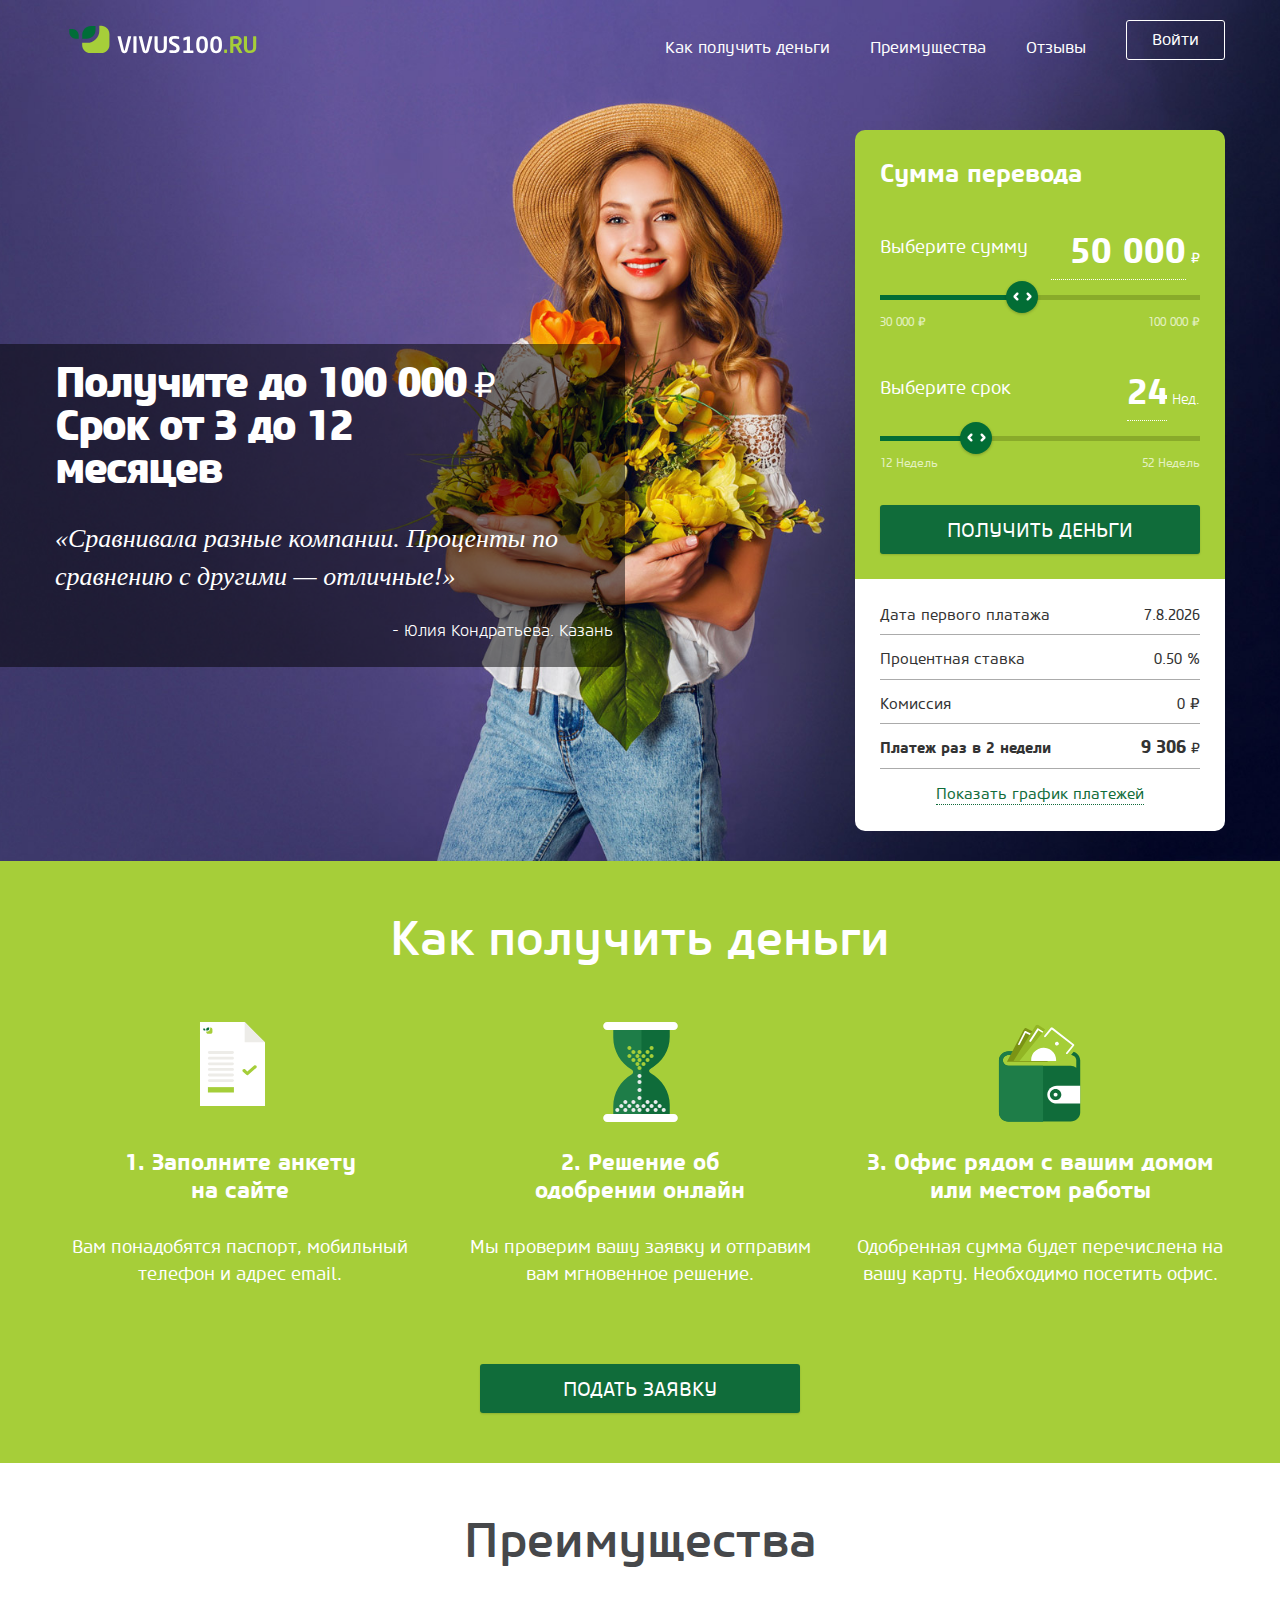
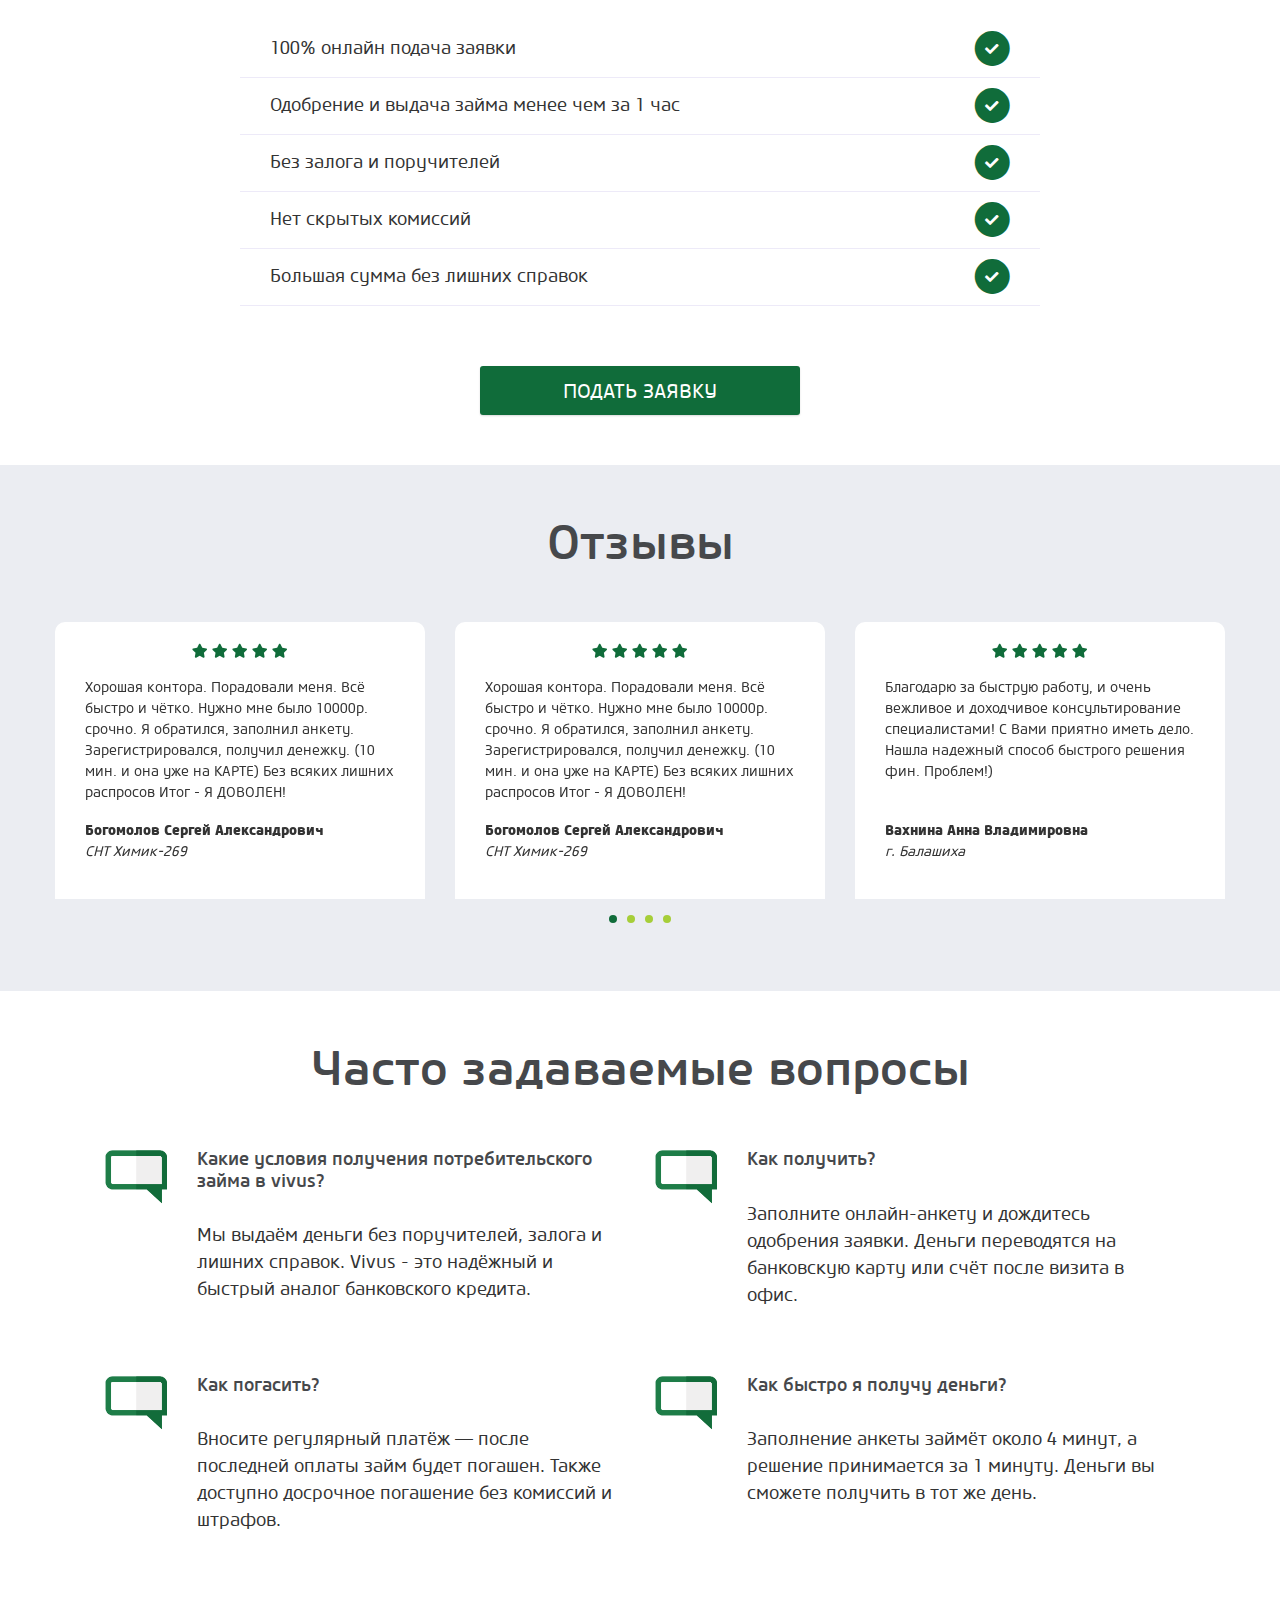
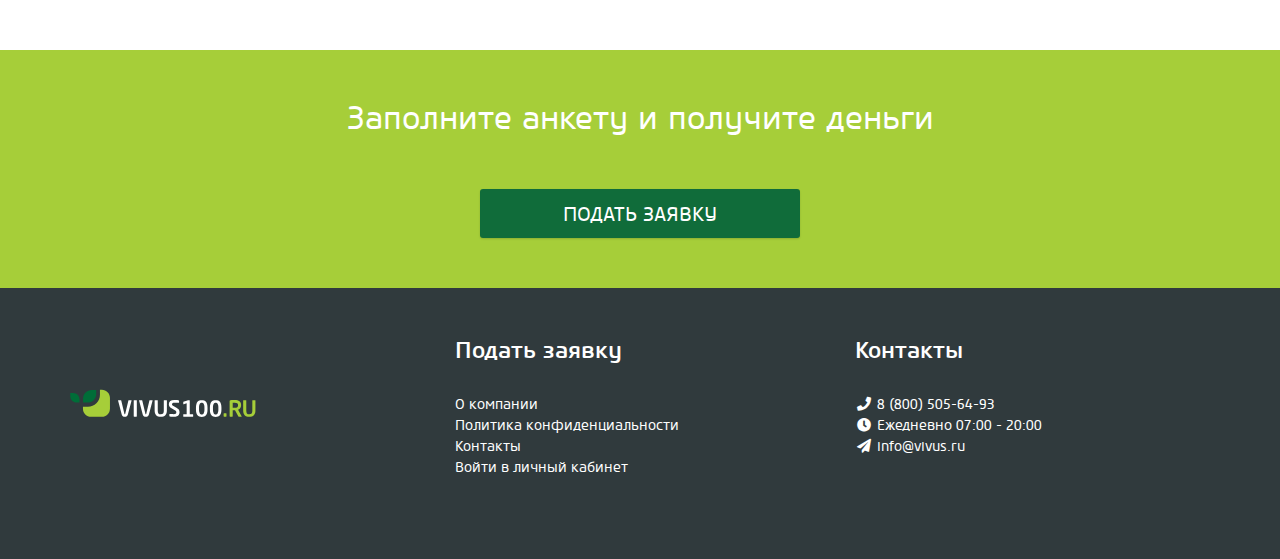
==== commit 9c67eb54: "Minimized and ready for deployment" ====
--- a/index.html
+++ b/index.html
@@ -4,15 +4,15 @@
 	<!-- Required meta tags -->
 	<meta charset="utf-8">
 	<meta name="viewport" content="width=device-width, initial-scale=1, shrink-to-fit=no">
-	<title>Vivus.ru | Template</title>
-
-	<meta name="description" content="Page Description Here">
-
-	<meta property="og:url" content="##URL##" />
-	<meta property="og:title" content="OG Title" />
-	<meta property="og:description" content="OG Description" />
+	<title>Потребительские займы — vivus100.ru</title>
+
+	<meta name="description" content="Потребительские займы vivus: Онлайн заявка | Сумма от 30 000 до 100 000 рублей | Онлайн заявка | Нужен только паспорт | Одобрение заявки 2 минуты">
+
+	<meta property="og:url" content="https://vivus100.ru/" />
+	<meta property="og:title" content="Потребительские займы — vivus100.ru" />
+	<meta property="og:description" content="Потребительские займы vivus: Онлайн заявка | Сумма от 30 000 до 100 000 рублей | Онлайн заявка | Нужен только паспорт | Одобрение заявки 2 минуты" />
 	<meta property="og:type" content="website" />
-	<meta property="og:image" content="images/og_image.png" />
+	<meta property="og:image" content="images/og_image.jpg" />
 
 	<link rel="apple-touch-icon" href="images/apple-touch-icon-iphone.png" />
 	<link rel="apple-touch-icon" sizes="72x72" href="images/apple-touch-icon-ipad.png" />
@@ -21,7 +21,6 @@
 	<link rel="icon" href="images/favicon.png">
 	<meta name="msapplication-TileColor" content="#ffffff">
 	<meta name="msapplication-TileImage" content="images/tileicon.png">
-
 
 	<!--Font-->
 	<link rel="stylesheet" href="fonts/stylesheet.css">
@@ -34,13 +33,10 @@
 	<!--Lightslider-->
 	<link rel="stylesheet" href="css/lightslider.min.css" />
 	<!--Stylesheet-->
-	<link rel="stylesheet" href="css/style.css">
-	
-
+	<link rel="stylesheet" href="css/style.min.css">
 
 </head>
 <body>
-
 	<section id="hero">
 		<header class="bump-bottom-md">
 			<div class="container">
@@ -49,7 +45,7 @@
 						<a href="#" class="btn btn-micro btn-cta">Войти</a>
 					</div>
 					<div class="col-6 col-lg-2">
-						<a href="index.html" class="logo">
+						<a href="#" class="logo">
 							<svg version="1.2" baseProfile="tiny" id="Слой_1" xmlns="http://www.w3.org/2000/svg" xmlns:xlink="http://www.w3.org/1999/xlink" x="0px" y="0px" viewBox="0 0 1000 155" xml:space="preserve"><defs><style>.cls-3{fill:#fff}</style></defs><g><path fill="#006D38" d="M66.6,23.4h13.7c16.5,0,29.9,13.5,29.9,29.9v15.3H96.5c-16.5,0-29.9-13.5-29.9-29.9V23.4z"/> <path fill="#006D38" d="M188.6,8.9v18.8c0,22.5-18.4,40.9-40.9,40.9h-20.9V49.8c0-22.5,18.4-40.9,40.9-40.9 C167.7,8.9,188.6,8.9,188.6,8.9z"/><path fill="#A6CE39" d="M215.2,135.5h-50.8c-20.9,0-38-17.1-38-38v-9.8h23.3c31.1,0,56.5-25.4,56.5-56.5V8.3h9 c20.9,0,38,17.1,38,38v51.3C253.2,118.4,236.1,135.5,215.2,135.5L215.2,135.5z"/><path fill="#A6CE39" d="M855.1,102.1l16.4,30.5c0.2,0.2,0.2,0.5,0.2,0.8c0,0.9-0.4,1.3-1.3,1.3h-12.7c-0.5,0-0.8-0.2-1.1-0.4 c-0.2-0.3-1.1-1.9-2.7-4.7l-13.4-24.8h-1.4c-1.9,0-5-0.1-9.3-0.4v28.3c0,0.6-0.2,1.1-0.6,1.5c-0.4,0.4-0.9,0.6-1.4,0.6h-10.4 c-0.6,0-1.1-0.2-1.5-0.6c-0.4-0.4-0.6-0.9-0.6-1.5V60.8c0-1.1,0.4-2,1.2-2.5s3.6-1,8.4-1.4c4.8-0.4,9.5-0.6,14.2-0.6 c9.7,0,17.1,2,22.3,6c5.2,4,7.8,9.9,7.8,17.6v0.9C869.1,91.3,864.4,98.4,855.1,102.1L855.1,102.1z M854.8,80.8v-0.9 c0-3.9-1.3-6.7-3.9-8.5c-2.6-1.8-6.5-2.7-11.8-2.7c-3.3,0-6.4,0.1-9.3,0.4v23.5c3.9,0.2,7,0.3,9.3,0.3c5.7,0,9.8-0.9,12.2-2.8 C853.6,88.3,854.8,85.2,854.8,80.8L854.8,80.8z M936.4,106c0,19.7-9.6,29.5-28.7,29.5c-19.2,0-28.8-9.8-28.8-29.5V59.1 c0-0.5,0.2-1,0.6-1.4c0.4-0.4,0.9-0.6,1.5-0.6h10.4c0.6,0,1.1,0.2,1.5,0.6s0.6,0.9,0.6,1.4V106c0,6.2,1,10.7,3,13.4 s5.8,4.1,11.2,4.1c5.1,0,8.7-1.2,10.9-3.7s3.3-7.1,3.3-13.8V59.1c0-0.5,0.2-1,0.6-1.4c0.4-0.4,0.9-0.6,1.5-0.6h10.4 c0.6,0,1.1,0.2,1.5,0.6s0.6,0.9,0.6,1.4L936.4,106L936.4,106z M800.6,132.6c0,0.6-0.2,1.1-0.6,1.5c-0.4,0.4-0.9,0.6-1.5,0.6h-9.3 c-0.6,0-1.1-0.2-1.5-0.6c-0.4-0.4-0.6-0.9-0.6-1.5v-11.8c0-0.6,0.2-1,0.6-1.4c0.4-0.4,0.9-0.6,1.5-0.6h9.3c0.6,0,1.1,0.2,1.5,0.6 s0.6,0.9,0.6,1.4V132.6z"/><path class="cls-3" d="M352.7,57.1c1.3,0,1.9,0.6,1.9,1.8c0,0.1,0,0.3-0.1,0.5l-17.1,65.5c-1.8,7.1-6.6,10.7-14.5,10.7 c-7.8,0-12.7-3.6-14.5-10.7l-17.2-66c0-1.2,0.6-1.8,1.9-1.8h11.1c1,0,1.7,0.6,2,1.8l15.1,62.8c0.3,1.1,0.8,1.7,1.7,1.7 c0.9,0,1.4-0.6,1.7-1.7l15.1-62.8c0.3-1.2,0.9-1.8,2-1.8H352.7z M379.4,132.6c0,0.6-0.2,1.1-0.6,1.5s-0.9,0.6-1.5,0.6H367 c-0.6,0-1.1-0.2-1.5-0.6c-0.4-0.4-0.6-0.9-0.6-1.5V59c0-0.5,0.2-1,0.6-1.4s0.9-0.6,1.5-0.6h10.3c0.6,0,1.1,0.2,1.5,0.6 s0.6,0.9,0.6,1.4V132.6z M451.4,57.1c1.3,0,1.9,0.6,1.9,1.8c0,0.1,0,0.3-0.1,0.5l-17.1,65.5c-1.8,7.1-6.6,10.7-14.5,10.7 c-7.8,0-12.7-3.6-14.5-10.7l-17.2-66c0-1.2,0.6-1.8,1.9-1.8h11.1c1,0,1.7,0.6,2,1.8l15.1,62.8c0.3,1.1,0.8,1.7,1.7,1.7 c0.9,0,1.4-0.6,1.7-1.7l15.1-62.8c0.3-1.2,0.9-1.8,2-1.8H451.4z M520.6,106c0,19.7-9.6,29.5-28.7,29.5c-19.2,0-28.8-9.8-28.8-29.5 V59.1c0-0.5,0.2-1,0.6-1.4s0.9-0.6,1.5-0.6h10.4c0.6,0,1.1,0.2,1.5,0.6s0.6,0.9,0.6,1.4V106c0,6.2,1,10.7,3,13.4s5.8,4.1,11.2,4.1 c5.1,0,8.7-1.2,10.9-3.7c2.2-2.5,3.3-7.1,3.3-13.8V59.1c0-0.5,0.2-1,0.6-1.4s0.9-0.6,1.5-0.6h10.4c0.6,0,1.1,0.2,1.5,0.6 s0.6,0.9,0.6,1.4L520.6,106L520.6,106z M576,69.7c-7.6-0.7-14.5-1-20.6-1c-7.3,0-11,2.5-11,7.4c0,2,0.7,3.7,2.1,4.9 c1.4,1.3,3,2.5,4.9,3.5l14.1,7.8c5,2.8,8.7,5.8,11,9.1s3.5,7.4,3.5,12.2c0,4.3-1,8.1-3.1,11.5c-2.1,3.3-5.2,5.9-9.3,7.7 s-9.1,2.6-15,2.6c-4.8,0-9.2-0.3-13.2-0.9c-4-0.6-6.2-1.1-6.6-1.6c-0.5-0.5-0.7-1-0.7-1.5v-7.5c0-0.6,0.2-1,0.6-1.4 c0.4-0.4,0.9-0.6,1.4-0.6h0.2c2,0.2,5,0.5,9.2,0.7s7.3,0.4,9.3,0.4c4.2,0,7.2-0.7,9.2-2.1s2.9-3.9,2.9-7.3c0-2.2-0.7-4-2.1-5.4 c-1.4-1.4-3-2.6-4.8-3.7l-15.8-9.4c-4.3-2.5-7.4-5.2-9.4-8.2s-3-6.6-3-10.9c0-13.2,8.7-19.9,26.1-19.9c3.7,0,7.9,0.3,12.7,0.8 s7.5,1,8.2,1.4s1,1,1,1.7v7.7C577.8,69,577.2,69.6,576,69.7L576,69.7L576,69.7L576,69.7z"/></g><g><path class="cls-3" d="M599.6,135.1c-0.6,0-1-0.2-1.5-0.6s-0.6-0.9-0.6-1.5v-7.9c0-0.6,0.2-1,0.6-1.3c0.4-0.3,0.9-0.5,1.5-0.5 h13.9V72.2l-13.6,4.2c-0.3,0.1-0.8,0.2-1.2,0.2c-0.8,0-1.1-0.4-1.1-1.2v-9.8c0-0.6,0.2-0.9,0.7-1.1l18.4-6c0.3-0.1,0.7-0.2,1-0.3 c0.3-0.1,0.8-0.1,1.4-0.1h6.9c1.3,0,2,0.7,2,2v63.3h13.9c0.6,0,1,0.2,1.5,0.5c0.4,0.3,0.6,0.8,0.6,1.3v7.9c0,0.6-0.2,1-0.6,1.5 c-0.4,0.4-0.9,0.6-1.5,0.6H599.6z"/><path class="cls-3" d="M711.4,100.4c0,6.4-0.6,11.9-1.9,16.5c-1.2,4.5-3,8.2-5.4,11c-2.4,2.8-5.2,4.8-8.5,6.1 c-3.3,1.3-7.1,1.9-11.3,1.9c-4.2,0-8-0.6-11.4-1.9c-3.4-1.3-6.2-3.3-8.5-6.1c-2.3-2.8-4.1-6.5-5.3-11c-1.2-4.5-1.9-10-1.9-16.5 v-7.7c0-6.4,0.6-11.9,1.9-16.5c1.2-4.5,3-8.2,5.3-11.1c2.3-2.8,5.2-4.9,8.5-6.2c3.4-1.3,7.1-1.9,11.4-1.9c4.2,0,8,0.6,11.3,1.9 c3.3,1.3,6.2,3.3,8.5,6.2c2.4,2.8,4.2,6.5,5.4,11.1c1.2,4.5,1.9,10,1.9,16.5V100.4z M697,92.7c0-4.7-0.3-8.6-1-11.6 c-0.7-3.1-1.6-5.5-2.7-7.3c-1.1-1.8-2.5-3.1-4-3.8c-1.5-0.7-3.2-1.1-5-1.1c-1.8,0-3.5,0.4-5,1.1c-1.5,0.7-2.9,2-4,3.8 c-1.1,1.8-2,4.2-2.7,7.3c-0.7,3.1-1,6.9-1,11.6v7.7c0,4.7,0.3,8.6,1,11.6c0.7,3,1.6,5.4,2.7,7.2c1.1,1.8,2.5,3.1,4,3.8 c1.5,0.7,3.2,1.1,5,1.1c1.8,0,3.5-0.4,5-1.1c1.5-0.7,2.9-2,4-3.8c1.1-1.8,2-4.2,2.7-7.2c0.7-3,1-6.9,1-11.6V92.7z"/><path class="cls-3" d="M776.8,100.4c0,6.4-0.6,11.9-1.9,16.5c-1.2,4.5-3,8.2-5.4,11c-2.4,2.8-5.2,4.8-8.5,6.1 c-3.3,1.3-7.1,1.9-11.3,1.9c-4.2,0-8-0.6-11.4-1.9c-3.4-1.3-6.2-3.3-8.5-6.1c-2.3-2.8-4.1-6.5-5.3-11c-1.2-4.5-1.9-10-1.9-16.5 v-7.7c0-6.4,0.6-11.9,1.9-16.5c1.2-4.5,3-8.2,5.3-11.1c2.3-2.8,5.2-4.9,8.5-6.2c3.4-1.3,7.1-1.9,11.4-1.9c4.2,0,8,0.6,11.3,1.9 c3.3,1.3,6.2,3.3,8.5,6.2c2.4,2.8,4.2,6.5,5.4,11.1c1.2,4.5,1.9,10,1.9,16.5V100.4z M762.4,92.7c0-4.7-0.3-8.6-1-11.6 c-0.7-3.1-1.6-5.5-2.7-7.3c-1.1-1.8-2.5-3.1-4-3.8c-1.5-0.7-3.2-1.1-5-1.1c-1.8,0-3.5,0.4-5,1.1c-1.5,0.7-2.9,2-4,3.8 c-1.1,1.8-2,4.2-2.7,7.3c-0.7,3.1-1,6.9-1,11.6v7.7c0,4.7,0.3,8.6,1,11.6c0.7,3,1.6,5.4,2.7,7.2c1.1,1.8,2.5,3.1,4,3.8 c1.5,0.7,3.2,1.1,5,1.1c1.8,0,3.5-0.4,5-1.1c1.5-0.7,2.9-2,4-3.8c1.1-1.8,2-4.2,2.7-7.2c0.7-3,1-6.9,1-11.6V92.7z"/> </g></svg>
 
 						</a>
@@ -57,16 +53,11 @@
 					<div class="col-3 col-lg-10">
 						<nav class="d-none d-lg-block">
 							<ul>
-								<li><a href="#kak-rabotaet" data-scrolltarget="kak-rabotaet" class="scrollto" title="КАК ЭТО РАБОТАЕТ">Как Это Работает</a></li>
+								<li><a href="#kak-poluchit" data-scrolltarget="kak-poluchit" class="scrollto" title="Как получить деньги">Как получить деньги</a></li>
 								<li><a href="#preimushchestva" data-scrolltarget="preimushchestva" class="scrollto" title="ПРЕИМУЩЕСТВА">Преимущества</a></li>
 								<li><a href="#otzyvy" data-scrolltarget="otzyvy" class="scrollto" title="ОТЗЫВЫ">Отзывы</a></li>
 								<li><a href="#" class="btn btn-ghost txt-white" data-toggle="modal" data-target="#login-modal">Войти</a></li>
 							</ul>
-
-
-
-
-
 						</nav>
 						<div class="nav-icon d-block d-lg-none">
 							<span></span>
@@ -83,12 +74,10 @@
 				<div class="col-lg-7 col-xl-6 align-self-center">
 					<div id="caption-slide">
 						<div id="caption-box">
-							<h1>3 to 12 Month
-							Installment Loans
-							up to <span class="no-wrap">100 000 <span class="rub">₽</span></span></h1>
-							<blockquote>
-								<p>&laquo;Vivus gave us an easy way to get up to 100 000 ₽ without dealing with annoying banks.&raquo;</p>
-								<cite>-  ДИМИТРИ И ЭЛЕНА, ЯРОСЛАВ</cite>
+							<h1>Получите до <span class="no-wrap">100 000<small class="rub"> ₽</small></span><br />Срок от 3 до 12 месяцев</h1>
+							<blockquote class="">
+								<p>&laquo;Сравнивала разные компании. Проценты по сравнению с другими — отличные!&raquo;</p>
+								<cite>- Юлия Кондратьева. Казань</cite>
 							</blockquote>
 						</div><!--End Caption Box-->
 					</div><!--End Caption Slide-->
@@ -96,16 +85,15 @@
 				<div class="col-lg-5 col-xl-4 offset-xl-2">
 					<form method="POST" action="apply.html">
 						<div class="calculator-top">
-							<div class="bump-bottom-sm p25 semi-bold d-none d-lg-block">Первый кредит</div>
+							<div class="bump-bottom-sm p25 semi-bold d-none d-lg-block">Сумма перевода</div>
 							<div class="d-flex align-items-center bump-bottom-xs">
 								<div>
-									<label class="noUi-label">Выбери сумму<span class="d-inline d-lg-none slider-value-unit"> <small>(₽)</small></span></label>
+									<label class="noUi-label">Выберите сумму<span class="d-inline d-lg-none slider-value-unit"> <small>(₽)</small></span></label>
 								</div>
 								<div class="ml-auto text-right">
 									<span class="slider-value">
-											<input type="tel" class="slider-value-amount" id="loanamount_text" value="200"> <span class="slider-value-unit d-none d-lg-inline"><span class="rub">₽</span></span>
-										</span><!--End Slider Value-->
-									
+										<input type="tel" class="slider-value-amount" id="loanamount_text" value="200"> <span class="slider-value-unit d-none d-lg-inline"><span class="rub">₽</span></span>
+									</span><!--End Slider Value-->
 								</div>
 							</div><!--End Flex-->
 							<div class="bump-bottom-none">
@@ -119,22 +107,21 @@
 								<div class="ml-auto text-right">
 									<span class="p12">100 000 <span class="rub">₽</span></span>
 								</div>
-							</div><!--End Row-->
+							</div><!--End Flex-->
 							<div class="d-flex align-items-center bump-bottom-xs">
 								<div>
-									<label class="noUi-label">Выбери срок<span class="slider-value-unit d-block d-lg-none"> <small>(Недели)</small></span></label></label>
+									<label class="noUi-label">Выберите срок<span class="slider-value-unit d-block d-lg-none"> <small>(Недели)</small></span></label>
 								</div>
 								<div class="ml-auto text-right">
 									<span class="slider-value">
 										<input type="tel" class="slider-value-amount" id="loanterm_text" value="20" style="width: 40px;"> <span class="slider-value-unit d-none d-lg-inline">Нед.</span>
 									</span><!--End Slider Value-->
-									
-								</div>
-							</div><!--End Row-->
+								</div>
+							</div><!--End Flex-->
 							<div>
 								<div id="sliderterm">
 								</div>
-							</div><!--End Slider Amount-->
+							</div><!--End Slider Term-->
 							<div class="d-flex bump-bottom-sm txt-fade-green">
 								<div>
 									<span class="p12">12 Недель</span>
@@ -142,7 +129,7 @@
 								<div class="ml-auto text-right">
 									<span class="p12">52 Недель</span>
 								</div>
-							</div><!--End Row-->
+							</div><!--End Flex-->
 							<div class="text-center">
 								<button type="submit" class="btn btn-cta btn-lg apply-button apply-button-calculator" id="apply-button-home-main">Получить деньги</button>
 							</div>
@@ -162,7 +149,7 @@
 									<span class="grey p15">Процентная ставка</span>
 								</div>
 								<div class="ml-auto text-right">
-									<span class="grey p15"><span class="loan-apr-display">0.00</span> %</span>
+									<span class="grey p15"><span class="loan-dpr-display">0.00</span> %</span>
 								</div>
 							</div><!--End Row-->
 							<div class="loan-detail-row d-flex">
@@ -183,7 +170,7 @@
 								</div>
 							</div><!--End Row-->
 							<div class="text-center p15 bump-top-xs">
-								<a href="#" class="dotted" data-toggle="modal" data-target="#schedule-modal">View Full Repayment Schedule</a>
+								<a href="#" class="dotted" data-toggle="modal" data-target="#schedule-modal">Показать график платежей</a>
 							</div>
 						</div><!--End Calculator Bottom-->
 					</form>
@@ -192,9 +179,9 @@
 		</div><!--End Container-->
 	</section>
 
-	<section id="kak-rabotaet" class="pad-top-md pad-bottom-md light-green-bg txt-white">
+	<section id="kak-poluchit" class="pad-top-md pad-bottom-md light-green-bg txt-white">
 		<div class="container">
-			<h2 class="text-center bump-bottom-md txt-white">Как Это Работает</h2>
+			<h2 class="text-center bump-bottom-md txt-white">Как получить деньги</h2>
 			<div class="row">
 				<div class="col-lg-4 bump-bottom-sm text-center">
 					<div class="hta-icon">
@@ -222,7 +209,7 @@
 				</div><!--End Col 4-->
 			</div><!--End Row-->
 			<div class="text-center bump-top-sm">
-				<a href="start.html" class="btn btn-cta btn-lg apply-button" id="apply-button-home-how">Подать заявку</a>
+				<a href="#" class="btn btn-cta btn-lg apply-button" id="apply-button-home-how">Подать заявку</a>
 			</div>
 		</div><!--End Container-->
 	</section><!--End How to Apply-->
@@ -277,7 +264,7 @@
 				</div><!--End Col 7-->
 			</div><!--End Row-->
 			<div class="text-center bump-top-sm">
-				<a href="start.html" class="btn btn-cta btn-lg apply-button" id="apply-button-home-how">Подать заявку</a>
+				<a href="#" class="btn btn-cta btn-lg apply-button" id="apply-button-home-how">Подать заявку</a>
 			</div>
 		</div><!--End Container-->
 	</section><!--End Why Choose Vivus-->
@@ -285,182 +272,162 @@
 	<section id="otzyvy" class="grey-bg pad-top-md pad-bottom-sm">
 		<div class="container">
 			<h2 class="text-center bump-bottom-md">Отзывы</h2>
-			
 			<ul id="lightSlider">
-
-				<li class="mhl">
-					<div class="box white-bg p16 mh">
+				<li>
+					<div class="box white-bg p14 mh">
 						<div class="bump-bottom-xs text-center txt-dark-green p14"><i class="fas fa-star"></i> <i class="fas fa-star"></i> <i class="fas fa-star"></i> <i class="fas fa-star"></i> <i class="fas fa-star"></i></div>
 						<p>Хорошая контора. Порадовали меня. Всё быстро и чётко. Нужно мне было 10000р. срочно. Я обратился, заполнил анкету. Зарегистрировался, получил денежку. (10 мин. и она уже на КАРТЕ) Без всяких лишних распросов Итог - Я ДОВОЛЕН!</p>
 						<p><strong>Богомолов Сергей Александрович</strong><br>
 						<em>СНТ Химик-269</em></p>
 					</div><!--End White Box-->
 				</li>
-
-				<li class="mhl">
-					<div class="box white-bg p16 mh">
+				<li>
+					<div class="box white-bg p14 mh">
 						<div class="bump-bottom-xs text-center txt-dark-green p14"><i class="fas fa-star"></i> <i class="fas fa-star"></i> <i class="fas fa-star"></i> <i class="fas fa-star"></i> <i class="fas fa-star"></i></div>
 						<p>Хорошая контора. Порадовали меня. Всё быстро и чётко. Нужно мне было 10000р. срочно. Я обратился, заполнил анкету. Зарегистрировался, получил денежку. (10 мин. и она уже на КАРТЕ) Без всяких лишних распросов Итог - Я ДОВОЛЕН!</p>
-						<p><strong>Богомолов Сергей Александрович</strong><br>
-						<em>СНТ Химик-269</em></p>
-					</div><!--End White Box-->
-				</li>
-
-				<li class="mhl">
-					<div class="box white-bg p16 mh">
-						<div class="bump-bottom-xs text-center txt-dark-green p14"><i class="fas fa-star"></i> <i class="fas fa-star"></i> <i class="fas fa-star"></i> <i class="fas fa-star"></i> <i class="fas fa-star"></i></div>
-						<p>Хорошая контора. Порадовали меня. Всё быстро и чётко. Нужно мне было 10000р. срочно. Я обратился, заполнил анкету. Зарегистрировался, получил денежку. (10 мин. и она уже на КАРТЕ) Без всяких лишних распросов Итог - Я ДОВОЛЕН!</p>
-						<p><strong>Богомолов Сергей Александрович</strong><br>
-						<em>СНТ Химик-269</em></p>
-					</div><!--End White Box-->
-				</li>
-
-				<li class="mhl">
-					<div class="box white-bg p16 mh">
-						<div class="bump-bottom-xs text-center txt-dark-green p14"><i class="fas fa-star"></i> <i class="fas fa-star"></i> <i class="fas fa-star"></i> <i class="fas fa-star"></i> <i class="fas fa-star"></i></div>
-						<p>Хорошая контора. Порадовали меня. Всё быстро и чётко. Нужно мне было 10000р. срочно. Я обратился, заполнил анкету. Зарегистрировался, получил денежку. (10 мин. и она уже на КАРТЕ) Без всяких лишних распросов Итог - Я ДОВОЛЕН!</p>
-						<p><strong>Богомолов Сергей Александрович</strong><br>
-						<em>СНТ Химик-269</em></p>
-					</div><!--End White Box-->
-				</li>
-
-				<li class="mhl">
-					<div class="box white-bg p16 mh">
-						<div class="bump-bottom-xs text-center txt-dark-green p14"><i class="fas fa-star"></i> <i class="fas fa-star"></i> <i class="fas fa-star"></i> <i class="fas fa-star"></i> <i class="fas fa-star"></i></div>
-						<p>Хорошая контора. Порадовали меня. Всё быстро и чётко. Нужно мне было 10000р. срочно. Я обратился, заполнил анкету. Зарегистрировался, получил денежку. (10 мин. и она уже на КАРТЕ) Без всяких лишних распросов Итог - Я ДОВОЛЕН!</p>
-						<p><strong>Богомолов Сергей Александрович</strong><br>
-						<em>СНТ Химик-269</em></p>
-					</div><!--End White Box-->
-				</li>
-
-				<li class="mhl">
-					<div class="box white-bg p16 mh">
-						<div class="bump-bottom-xs text-center txt-dark-green p14"><i class="fas fa-star"></i> <i class="fas fa-star"></i> <i class="fas fa-star"></i> <i class="fas fa-star"></i> <i class="fas fa-star"></i></div>
-						<p>Хорошая контора. Порадовали меня. Всё быстро и чётко. Нужно мне было 10000р. срочно. Я обратился, заполнил анкету. Зарегистрировался, получил денежку. (10 мин. и она уже на КАРТЕ) Без всяких лишних распросов Итог - Я ДОВОЛЕН!</p>
-						<p><strong>Богомолов Сергей Александрович</strong><br>
-						<em>СНТ Химик-269</em></p>
-					</div><!--End White Box-->
-				</li>
-
-				<li class="mhl">
-					<div class="box white-bg p16 mh">
-						<div class="bump-bottom-xs text-center txt-dark-green p14"><i class="fas fa-star"></i> <i class="fas fa-star"></i> <i class="fas fa-star"></i> <i class="fas fa-star"></i> <i class="fas fa-star"></i></div>
-						<p>Хорошая контора. Порадовали меня. Всё быстро и чётко. Нужно мне было 10000р. срочно. Я обратился, заполнил анкету. Зарегистрировался, получил денежку. (10 мин. и она уже на КАРТЕ) Без всяких лишних распросов Итог - Я ДОВОЛЕН!</p>
-						<p><strong>Богомолов Сергей Александрович</strong><br>
-						<em>СНТ Химик-269</em></p>
-					</div><!--End White Box-->
-				</li>
-
-				<li class="mhl">
-					<div class="box white-bg p16 mh">
-						<div class="bump-bottom-xs text-center txt-dark-green p14"><i class="fas fa-star"></i> <i class="fas fa-star"></i> <i class="fas fa-star"></i> <i class="fas fa-star"></i> <i class="fas fa-star"></i></div>
-						<p>Хорошая контора. Порадовали меня. Всё быстро и чётко. Нужно мне было 10000р. срочно. Я обратился, заполнил анкету. Зарегистрировался, получил денежку. (10 мин. и она уже на КАРТЕ) Без всяких лишних распросов Итог - Я ДОВОЛЕН!</p>
-						<p><strong>Богомолов Сергей Александрович</strong><br>
-						<em>СНТ Химик-269</em></p>
+							<p><strong>Богомолов Сергей Александрович</strong><br>
+							<em>СНТ Химик-269</em></p>
+					</div><!--End White Box-->
+				</li>
+				<li>
+					<div class="box white-bg p14 mh">
+						<div class="bump-bottom-xs text-center txt-dark-green p14"><i class="fas fa-star"></i> <i class="fas fa-star"></i> <i class="fas fa-star"></i> <i class="fas fa-star"></i> <i class="fas fa-star"></i></div>
+						<p>Благодарю за быструю работу, и очень вежливое и доходчивое консультирование специалистами! С Вами приятно иметь дело. Нашла надежный способ быстрого решения фин. Проблем!)<br>&nbsp;</p>
+						<p><strong>Вахнина Анна Владимировна</strong><br>
+							<em>г. Балашиха</em></p>
+					</div><!--End White Box-->
+				</li>
+				<li>
+					<div class="box white-bg p14 mh">
+						<div class="bump-bottom-xs text-center txt-dark-green p14"><i class="fas fa-star"></i> <i class="fas fa-star"></i> <i class="fas fa-star"></i> <i class="fas fa-star"></i> <i class="fas fa-star"></i></div>
+						<p>Всё очень понравилось, не могла зарегистрироваться, мне позвонили и предложили помощь, хороший сайт, перевод денег на карту очень быстро, все очень понравилось, буду здесь постоянно брать, спасибо большое!!!</p>
+							<p><strong>Порягина Юлия Александровна</strong><br>
+							<em>Сковородинский р-н, пгт Уруша</em></p>
+					</div><!--End White Box-->
+				</li>
+				<li>
+					<div class="box white-bg p14 mh">
+						<div class="bump-bottom-xs text-center txt-dark-green p14"><i class="fas fa-star"></i> <i class="fas fa-star"></i> <i class="fas fa-star"></i> <i class="fas fa-star"></i> <i class="fas fa-star"></i></div>
+						<p>Лидер рынка МФО!!!И для этого куча причин.Ставка по процентам,быстрота принятия решений по займу,программа лояльности, индивидуальный подход к клиентам, Вежливый Персонал сотрудников, всегда идут навстречу клиентам в любой ситуации.</p>
+						<p><strong>Ильин Алексей Владимирович</strong><br>
+						<em>г. Тамбов</em></p>
+					</div><!--End White Box-->
+				</li>
+				<li>
+					<div class="box white-bg p14 mh">
+						<div class="bump-bottom-xs text-center txt-dark-green p14"><i class="fas fa-star"></i> <i class="fas fa-star"></i> <i class="fas fa-star"></i> <i class="fas fa-star"></i> <i class="fas fa-star"></i></div>
+						<p>Большое спасибо Вашей компании за понимание. Я погасила займ и решила свои проблемы с Вашей помощью. Очень извиняюсь за задержку оплаты и еще раз благодарю за то что пошли мне на встречу. Буду рекомендовать вас всем. Еще раз сердечно благодарю.</p>
+							<p><strong>Смития Елена Валентиновна</strong><br>
+							<em>г. Нижний Новгород</em></p>
+					</div><!--End White Box-->
+				</li>
+				<li>
+					<div class="box white-bg p14 mh">
+						<div class="bump-bottom-xs text-center txt-dark-green p14"><i class="fas fa-star"></i> <i class="fas fa-star"></i> <i class="fas fa-star"></i> <i class="fas fa-star"></i> <i class="fas fa-star"></i></div>
+						<p>Прекрасный сервис, пользовался первый раз, нужны были деньги буквально на 1 день, 1 заем дали без процентов, позвонил оператор, все грамотно объяснил, обслуживаем очень доволен, всем рекомендую!</p>
+							<p><strong>Гольцов Александр Сергеевич</strong><br>
+							<em>г. Чистополь</em></p>
+					</div><!--End White Box-->
+				</li>
+				<li>
+					<div class="box white-bg p14 mh">
+						<div class="bump-bottom-xs text-center txt-dark-green p14"><i class="fas fa-star"></i> <i class="fas fa-star"></i> <i class="fas fa-star"></i> <i class="fas fa-star"></i> <i class="fas fa-star"></i></div>
+						<p>Всегда своевременно оплачивал задолженность по займу! СМС ФИНАНС такое достаточно сильное название компании и приятный дизайн самого приложения.</p>
+							<p><strong>Куприянов Рустам Александрович</strong><br>
+							<em>г. Москва</em></p>
+					</div><!--End White Box-->
+				</li>
+				<li>
+					<div class="box white-bg p14 mh">
+						<div class="bump-bottom-xs text-center txt-dark-green p14"><i class="fas fa-star"></i> <i class="fas fa-star"></i> <i class="fas fa-star"></i> <i class="fas fa-star"></i> <i class="fas fa-star"></i></div>
+						<p>Займ отличный, лучше нету, подберут персональные условия чисто для тебя, низкий процент, а в последующем каждый раз процент меньше и меньше, рекомендую</p>
+							<p><strong>Граборов Роман Александрович</strong><br>
+							<em>Железногорск</em></p>
+					</div><!--End White Box-->
+				</li>
+				<li>
+					<div class="box white-bg p14 mh">
+						<div class="bump-bottom-xs text-center txt-dark-green p14"><i class="fas fa-star"></i> <i class="fas fa-star"></i> <i class="fas fa-star"></i> <i class="fas fa-star"></i> <i class="fas fa-star"></i></div>
+						<p>Спасибо большое, что в нужный момент была материальная помощь в трудный момент. и что всегда идете на конструктивный разговор. еще раз спасибо, всех благ!</p>
+							<p><strong>Малолетнева Ольга Валерьевна</strong><br>
+							<em>г. Нефтеюганск</em></p>
+					</div><!--End White Box-->
+				</li>
+				<li>
+					<div class="box white-bg p14 mh">
+						<div class="bump-bottom-xs text-center txt-dark-green p14"><i class="fas fa-star"></i> <i class="fas fa-star"></i> <i class="fas fa-star"></i> <i class="fas fa-star"></i> <i class="fas fa-star"></i></div>
+						<p>Очень удобно! Выручаете когда форс-мажор! И оплатить можно из Сбербанка онлайн! Спасибо!</p>
+							<p><strong>Шиналиев Олег Ермекович</strong><br>
+							<em>Нижневартовск</em></p>
 					</div><!--End White Box-->
 				</li>
 			</ul>
-
-		
-			</div><!--End Row-->
 		</div><!--End Container-->
 	</section><!--End Testimonial-->
 
 	<section id="faq" class="pad-top-md pad-bottom-md">
 		<div class="container">
-			 <h2 class="text-center bump-bottom-md">Frequently Asked Questions</h2>
+			 <h2 class="text-center bump-bottom-md">Часто задаваемые вопросы</h2>
 			 <div class="row justify-content-center">
 			 	<div class="col-lg-11">
 					<div class="row justify-content-center">
 						<div class="col-lg-6 question">
-							<div class="row ">
+							<div class="row">
 								<div class="col-md-2 d-none d-md-block">
 									<img src="images/icon_faq.png" class="img-fluid">
 								</div>
 								<div class="col-md-10">
-									<h4 class="question-title active">Lorem ipsum dolor sit Lorem ips sit?</h4>
-									<div class="question-answer"><p>Lorem ipsum dolor sit amet, consectetur adipiscing elit. Cras a felis lorem. Donec semper nibh leo, eget congue odio fringilla facilisis. Donec sed.</p></div>
-								</div>
-							</div><!--End Row-->
-						</div><!--End Col 5-->
+									<h4 class="question-title active">Какие условия получения потребительского займа в vivus?</h4>
+									<div class="question-answer"><p>Мы выдаём деньги без поручителей, залога и лишних справок. Vivus - это надёжный и быстрый аналог банковского кредита.</p></div>
+								</div>
+							</div><!--End Row-->
+						</div><!--End Col 6-->
 						<div class="col-lg-6 question">
-							<div class="row ">
+							<div class="row">
 								<div class="col-md-2 d-none d-md-block">
 									<img src="images/icon_faq.png" class="img-fluid">
 								</div>
 								<div class="col-md-10">
-									<h4 class="question-title">Lorem ipsum dolor sit?</h4>
-									<div class="question-answer"><p>Lorem ipsum dolor sit amet, consectetur adipiscing elit. Cras a felis lorem. Donec semper nibh leo, eget congue odio fringilla facilisis. Donec sed.</p></div>
-								</div>
-								
-							</div><!--End Row-->
-						</div><!--End Col 5-->
+									<h4 class="question-title">Как получить?</h4>
+									<div class="question-answer"><p>Заполните онлайн-анкету и дождитесь одобрения заявки. Деньги переводятся на банковскую карту или счёт после визита в офис.</p></div>
+								</div>
+							</div><!--End Row-->
+						</div><!--End Col 6-->
 					</div><!--End Row-->
 					<div class="row justify-content-center">
 						<div class="col-lg-6 question">
-							<div class="row ">
+							<div class="row">
 								<div class="col-md-2 d-none d-md-block">
 									<img src="images/icon_faq.png" class="img-fluid">
 								</div>
 								<div class="col-md-10">
-									<h4 class="question-title">Lorem ipsum dolor sit?</h4>
-									<div class="question-answer"><p>Lorem ipsum dolor sit amet, consectetur adipiscing elit. Cras a felis lorem. Donec semper nibh leo, eget congue odio fringilla facilisis. Donec sed.</p></div>
-								</div>
-							</div><!--End Row-->
-						</div><!--End Col 5-->
+									<h4 class="question-title">Как погасить?</h4>
+									<div class="question-answer"><p>Вносите регулярный платёж — после последней оплаты займ будет погашен. Также доступно досрочное погашение без комиссий и штрафов.</p></div>
+								</div>
+							</div><!--End Row-->
+						</div><!--End Col 6-->
 						<div class="col-lg-6 question">
-							<div class="row ">
+							<div class="row">
 								<div class="col-md-2 d-none d-md-block">
 									<img src="images/icon_faq.png" class="img-fluid">
 								</div>
 								<div class="col-md-10">
-									<h4 class="question-title">Lorem ipsum dolor sit?</h4>
-									<div class="question-answer"><p>Lorem ipsum dolor sit amet, consectetur adipiscing elit. Cras a felis lorem. Donec semper nibh leo, eget congue odio fringilla facilisis. Donec sed. </p></div>
-								</div>
-							</div><!--End Row-->
-						</div><!--End Col 5-->
+									<h4 class="question-title">Как быстро я получу деньги?</h4>
+									<div class="question-answer"><p>Заполнение анкеты займёт около 4 минут, а решение принимается за 1 минуту. Деньги вы сможете получить в тот же день.</p></div>
+								</div>
+							</div><!--End Row-->
+						</div><!--End Col 6-->
 					</div><!--End Row-->
-
-					<div class="row justify-content-center">
-						<div class="col-lg-6 question">
-							<div class="row ">
-								<div class="col-md-2 d-none d-md-block">
-									<img src="images/icon_faq.png" class="img-fluid">
-								</div>
-								<div class="col-md-10">
-									<h4 class="question-title">Lorem ipsum dolor sit?</h4>
-									<div class="question-answer"><p>Lorem ipsum dolor sit amet, consectetur adipiscing elit. Cras a felis lorem. Donec semper nibh leo, eget congue odio fringilla facilisis. Donec sed.</p></div>
-								</div>
-							</div><!--End Row-->
-						</div><!--End Col 5-->
-						<div class="col-lg-6 question">
-							<div class="row ">
-								<div class="col-md-2 d-none d-md-block">
-									<img src="images/icon_faq.png" class="img-fluid">
-								</div>
-								<div class="col-md-10">
-									<h4 class="question-title">Lorem ipsum dolor sit?</h4>
-									<div class="question-answer"><p>Lorem ipsum dolor sit amet, consectetur adipiscing elit. Cras a felis lorem. Donec semper nibh leo, eget congue odio fringilla facilisis. Donec sed. </p></div>
-								</div>
-							</div><!--End Row-->
-						</div><!--End Col 5-->
-					</div><!--End Row-->
-					
-					<div class="text-center semi-bold">
-						Don’t see your question here? <a href="faq.html">Read more</a> or <a href="contact.html">contact us</a>
-					</div><!--End Text Center-->
 				</div><!--End Col 11-->
 			</div><!--End Row-->
 		</div><!--End Container-->
 	</section><!--End FAQ-->
 
-	
-
 	<section id="bottom-cta" class="pad-top-md pad-bottom-md light-green-bg">
 		<div class="container">
-			<h3 class="text-center bump-bottom-md txt-white">Get Money in Your Account in 15 Minutes</h2>
+			<h3 class="text-center bump-bottom-md txt-white">Заполните анкету и получите деньги</h2>
 			<div class="text-center">
-				<a href="start.html" class="btn btn-cta btn-lg apply-button" id="apply-button-home-banner">Подать заявку</a>
+				<a href="#" class="btn btn-cta btn-lg apply-button" id="apply-button-home-banner">Подать заявку</a>
 			</div>
 		</div><!--End Container-->
 	</section><!--End Bottom CTA-->
@@ -468,61 +435,32 @@
 	<footer class="pad-top-md pad-bottom-md darkgrey-bg txt-white">
 		<div class="container">
 			<div class="row">
-				<div class="col-lg-3 bump-bottom-sm align-self-center">
-					<a href="index.html" class="logo">
+				<div class="col-lg-4 bump-bottom-sm align-self-center">
+					<a href="#" class="logo">
 						<object data="images/vivus_logo_ru.svg" type="image/svg+xml">
 						</object>
 					</a>
-				</div><!--End Col 3-->
-				<div class="col-lg-3 bump-bottom-sm">
-					<h5 class="bump-bottom-sm"><a href="index.html">Vivus100</a></h5>
+				</div><!--End Col 4-->
+				<div class="col-lg-4 bump-bottom-sm">
+					<h5 class="bump-bottom-sm"><a href="#">Подать заявку</a></h5>
 					<div class="p14">
-						<a href="#">О комапнии</a><br>
+						<a href="#">О компании</a><br>
 						<a href="#">Политика конфиденциальности</a><br>
 						<a href="#">Контакты</a><br>
 						<a href="#">Войти в личный кабинет</a>
 					</div>
-				</div><!--End Col 3-->
-				<div class="col-lg-3 bump-bottom-sm">
-					<h5 class="bump-bottom-sm"><a href="start.html">Подать заявку</a></h5>
-					<div class="p14">
-						<a href="#">Link</a><br>
-						<a href="#">Link</a><br>
-						<a href="#">Link</a><br>
-						<a href="#">Link</a>
-					</div>
-				</div><!--End Col 3-->
-				<div class="col-lg-3 bump-bottom-sm">
-					<h5 class="bump-bottom-sm"><a href="contact.html">Контакты</a></h5>
+				</div><!--End Col 4-->
+				<div class="col-lg-4 bump-bottom-sm">
+					<h5 class="bump-bottom-sm"><a href="#">Контакты</a></h5>
 					<div class="p14">
 						<i class="fas fa-phone fa-fw"></i> <a href="tel:+78005056493">8 (800) 505-64-93</a><br>
 						<i class="fas fa-clock fa-fw"></i> Ежедневно 07:00 - 20:00 <br>
 						<i class="fas fa-paper-plane fa-fw"></i> <a href="mailto:info@vivus.ru">info@vivus.ru</a><br>
-						<i class="fab fa-facebook fa-fw"></i> <a href="https://www.facebook.com/groups/218906588256833/">Facebook</a><br>
 					</div>
-				</div><!--End Col 3-->
+				</div><!--End Col 4-->				
 			</div><!--End Row-->
 		</div><!--End Container-->
 	</footer>
-	<section id="simple-footer" class="pad-top-xs pad-bottom-xs">
-		<div class="container">
-			<div class="row">
-				<div class="col-md-6 text-center text-md-left">
-					&copy; Copyright Digital Finance 2018
-				</div><!--End col 6-->
-				<div class="col-md-6 text-center text-md-right">
-					<a href="#">Privacy Policy</a> |
-					<a href="#">Terms of Use</a>
-				</div><!--End Col 6-->
-			</div><!--End Row-->
-		</div><!--End Container-->
-	</section><!--End Simple Footer-->
-
-	<style>
-		#schedule.loading{
-			content: 'Loading...';
-		}
-	</style>
 
 	<div class="modal fade" id="schedule-modal" tabindex="-1">
 		<div class="modal-dialog modal-lg">
@@ -531,19 +469,19 @@
 					<button type="button" class="close" data-dismiss="modal" aria-label="Close">
 						<span aria-hidden="true">&times;</span>
 					</button>
-					<h3 class="bump-top-sm bump-bottom-sm text-center">Repayment Schedule</h3>
-					<table class="table table-bordered table-sm table-hover table-responsive-lg table-schedule">
+					<h3 class="bump-top-sm bump-bottom-sm text-center">График платежей</h3>
+					<table class="table table-bordered table-sm table-hover table-responsive table-schedule">
 						<thead class="grey-bg">
 							<tr>
 								<th scope="col" style="width: 5%;">#</th>
-								<th scope="col" style="width: 19%;">Date</th>
-								<th scope="col" style="width: 19%;">Payment</th>
-								<th scope="col" style="width: 19%;">Interest</th>
-								<th scope="col" style="width: 19%;">Principal</th>
-								<th scope="col" style="width: 19%;">Balance</th>
+								<th scope="col" style="width: 19%;">Дата</th>
+								<th scope="col" style="width: 19%;">Платёж</th>
+								<th scope="col" style="width: 19%;">Платёж: комиссия</th>
+								<th scope="col" style="width: 19%;">Платёж: долг</th>
+								<th scope="col" style="width: 19%;">Остаток долга</th>
 							</tr>
 						</thead>
-						<tbody id="schedule" class="loading">
+						<tbody id="schedule">
 						</tbody>
 					</table>
 				</div><!--End Container-->
@@ -560,7 +498,6 @@
 
 		<a href="#" class="p24 bump-top-sm">Подать заявку</a>
 		<a href="#">Схема работы</a>
-		<a href="#">Инвесторам</a>
 		<a href="#">Официальная документация</a>
 	</div><!--End Mobile Menu-->
 
@@ -571,8 +508,9 @@
 	<script src="js/wNumb.min.js"></script>
 	<script src="js/nouislider.min.js"></script>
 	<script src="js/lightslider.min.js"></script>
-	<script src="js/repaymentcalculator.js"></script>
-	<script src="js/app.js"></script>
+	<script src="js/matchHeight.min.js"></script>
+	<script src="js/repaymentcalculator.min.js"></script>
+	<script src="js/app.min.js"></script>
 
 </body>
 </html>--- a/css/style.min.css
+++ b/css/style.min.css
@@ -0,0 +1 @@
+h1,h2,h3,h4{color:#46484b}.img-center,h1.hu:after{display:block}.col-center,.img-center{margin-left:auto;margin-right:auto}.no-wrap,.table-schedule td,.table-schedule th{white-space:nowrap}html{overflow-y:scroll}body{font-family:'Core Sans',Serif;font-size:18px;color:#333;font-weight:400}body.has-internal-header{padding-top:72px}@media(max-width:767px){body.has-internal-header{padding-top:52px}}@media(min-width:1200px){.container{max-width:1200px}}a{color:#106c3a}a:hover{color:inherit}a.dotted{border-bottom:1px dotted}a.dotted:hover{text-decoration:none;border-color:inherit}.rub{font-family:sans-serif}h1{font-size:50px;font-weight:500;line-height:72px;position:relative}h2{font-size:48px}h3{font-size:32px;font-weight:400}h4{font-size:18px}h5{font-size:23px}h1.hu:after{background-color:#106C3A;content:'';border-radius:3px;line-height:inherit;width:48px;height:6px;min-width:15%;max-width:24%;position:absolute;bottom:-20px}.p25{font-size:25px}.p24{font-size:24px}.p16{font-size:16px}.p15{font-size:15px}.p14{font-size:14px}.p12{font-size:12px}.p10{font-size:10px}.extra-bold{font-weight:800}.bold{font-weight:700}.semi-bold{font-weight:600}.light{font-weight:300}.bump-top-xl{margin-top:100px}.bump-bottom-xl{margin-bottom:100px}.bump-top-lg{margin-top:75px}.bump-bottom-lg{margin-bottom:75px}.bump-top-md{margin-top:50px}.bump-bottom-md{margin-bottom:50px}.bump-top-sm{margin-top:30px}.bump-bottom-sm{margin-bottom:30px}.bump-top-xs{margin-top:15px}.bump-bottom-xs{margin-bottom:15px}.bump-top-none{margin-top:0}.bump-bottom-none{margin-bottom:0}.pad-top-xl{padding-top:100px}.pad-bottom-xl{padding-bottom:100px}.pad-top-lg{padding-top:75px}.pad-bottom-lg{padding-bottom:75px}.pad-top-md{padding-top:50px}.pad-bottom-md{padding-bottom:50px}.pad-top-sm{padding-top:30px}.pad-bottom-sm{padding-bottom:30px}.pad-top-xs{padding-top:15px}.pad-bottom-xs{padding-bottom:15px}.pad-top-none{padding-top:0}.pad-bottom-none{padding-bottom:0}.col-center{float:none}nav>ul,ul.feature-list{list-style-type:none;margin:0}ul.feature-list{padding:0}ul.feature-list li{padding:10px 15px;border-bottom:1px solid #edeaf8}.txt-white{color:#fff}.txt-black{color:#000}.txt-grey{color:#666}.txt-lightgrey{color:#b7b7b7}.txt-fade-green{color:#E4F1C1}.txt-light-green{color:#a6ce39}.txt-dark-green{color:#106c3a}.light-green-bg{background-color:#a6ce39}.dark-green-bg{background-color:#106c3a}.grey-bg{background-color:#ebedf2}.darkgrey-bg{background-color:#303a3d}.black-bg{background-color:#000}.white-bg{background-color:#fff}.red-bg{background-color:red}.blue-bg{background-color:#00f}@media(max-width:767px){h1{font-size:36px;line-height:1}h2{font-size:32px}h1.hu:after{bottom:-15px}}nav>ul{padding:0;display:flex;align-items:end;justify-content:flex-end;font-size:16px}nav>ul>li{margin-left:40px;position:relative}nav>ul>li:first-child{margin-left:0}nav>ul>li a{color:#fff}nav>ul>li a:hover{color:#8caf2c;text-decoration:none}nav>ul>li.current-menu-item{font-weight:600}nav>ul>li.current-menu-item:after{position:absolute;display:block;content:'';bottom:-12px;left:0;right:0;height:3px;background-color:#a6ce39}#mobile-menu,.modal{bottom:0;right:0;left:0}a.btn-cta,button.btn-cta,input[type=submit].btn-cta{background-color:#106c3a;border-radius:3px;border:1px solid transparent;color:#FFF;cursor:pointer;display:inline-block;line-height:1.3;width:100%;max-width:320px;outline:0;padding:12px 16px 9px;text-align:center;text-decoration:none;text-transform:uppercase;transition:background-color .2s ease-in-out,color .2s ease-in-out,border-color .2s ease-in-out;vertical-align:top;position:relative;-webkit-appearance:none;box-shadow:0 1px 2px 0 rgba(0,0,0,.15)}a.btn-cta:hover,button.btn-cta:hover,input[type=submit].btn-cta:hover{background-color:#00572D;color:#fff}a.btn-cta:focus,button.btn-cta:focus,input[type=submit].btn-cta:focus{color:#fff;outline:0}a.btn-ghost,a.btn-green,button.btn-ghost,button.btn-green,input[type=submit].btn-ghost,input[type=submit].btn-green{background-color:transparent;color:#46484b;border-radius:3px;padding:7px 25px;outline:0;border:1px solid #46484b}a.btn-ghost:focus,a.btn-ghost:hover,a.btn-green,button.btn-ghost:focus,button.btn-ghost:hover,button.btn-green,input[type=submit].btn-ghost:focus,input[type=submit].btn-ghost:hover,input[type=submit].btn-green{background-color:#116c3a;border-color:#116c3a;color:#fff}a.btn-ghost:focus,button.btn-ghost:focus,input[type=submit].btn-ghost:focus{color:#fff;outline:0}a.btn-green:hover,button.btn-green:hover,input[type=submit].btn-green:hover{background-color:#00572D;color:#fff}a.btn-ghost.txt-white,button.btn-ghost.txt-white,input[type=submit].btn-ghost.txt-white{color:#fff;border-color:#fff}a.btn-cta.btn-micro{padding:7px 6px;font-size:11px;line-height:16px;border-radius:4px;text-transform:none;display:inline-block;width:auto}a.btn-white,button.btn-white,input[type=submit].btn-white{padding:8px 16px;font-size:14px;font-weight:400;cursor:pointer;text-transform:uppercase;background-color:#FFF;color:#333;text-decoration:none;border-radius:3px;box-shadow:inset 0 -1px 1px 0 rgba(0,0,0,.11),0 2px 2px 0 rgba(0,0,0,.12)}.close{float:none;position:absolute;right:15px;top:15px;z-index:99}header{padding-top:20px;padding-bottom:20px}#hero{background:url(../images/hero-bg.jpg) center top/cover no-repeat #3f3c6d}body.has-internal-header header,header.open{position:fixed;top:0;left:0;right:0;height:72px;z-index:999;background-color:#fff;box-shadow:0 1px 5px rgba(0,1,1,.15)}@media(max-width:991px){#hero{background:url(../images/hero-bg_s.jpg) right top no-repeat #3f3c6d;background-size:100%}}@media(max-width:375px){#hero{background-size:115%}}@media(max-width:320px){#hero{background-size:150%}}@media(max-width:767px){body.has-internal-header header{height:52px}}header.open .cls-3,header.white-bg .cls-3{fill:#65696e}a.logo,a.logo img{width:215px;height:32px;display:inline-block}.calculator-top{background-color:#a6ce39;color:#fff;padding:25px;-webkit-border-top-left-radius:10px;-webkit-border-top-right-radius:10px;-moz-border-radius-topleft:10px;-moz-border-radius-topright:10px;border-top-left-radius:10px;border-top-right-radius:10px}.calculator-bottom{background-color:#fff;padding:25px;-webkit-border-bottom-left-radius:10px;-webkit-border-bottom-right-radius:10px;-moz-border-radius-bottomleft:10px;-moz-border-radius-bottomright:10px;border-bottom-left-radius:10px;border-bottom-right-radius:10px}.calculator-bottom.grey{background-color:#eceef2}.loan-detail-row{padding:13px 0 9px;border-bottom:1px solid #ababab;line-height:1.2}.loan-detail-row:first-child{padding-top:0}.details-box-body .loan-detail-row{border-color:#fff}.slider-value{color:#fff;position:relative}.slider-value-unit{font-size:14px;font-weight:300}.slider-value-amount{display:inline-block;background-color:transparent;border:0;text-align:right;padding-left:0;padding-right:0;font-size:36px}input.slider-value-amount{width:135px;border-bottom:1px dotted #fff;font-weight:600;color:#fff}.noUi-target{border-radius:6px;background-color:transparent;height:12px}.noUi-connect,.noUi-target{box-shadow:none;border:none}.noUi-base,.noUi-connect{border-radius:0;height:5px}.noUi-base{background-color:#89ab2a}.noUi-connect{background-color:#026d35}.noUi-horizontal .noUi-handle{outline:0;cursor:pointer;border-radius:16px;width:32px;height:32px;top:-14px;background-color:#026d35;left:-16px;border:0;box-shadow:0 1px 3px rgba(0,0,0,.25)}.noUi-handle:after,.noUi-handle:before{background-color:transparent}.noUi-marker-horizontal.noUi-marker:first-child{margin-left:-1px}.noUi-value.noUi-value-horizontal.noUi-value-large{color:#fff}.noUi-marker-horizontal.noUi-marker-large{background-color:#fff;height:8px}.noUi-marker-large{background-color:#fff}.noUi-horizontal.noUi-extended{padding-right:32px}.noUi-horizontal.noUi-extended .noUi-handle{left:-1px}.noUi-horizontal.noUi-extended .noUi-origin{right:-32px}.noUi-handle{box-shadow:none;border-color:#ccc;background:url(../images/handle_arrows.png) center center no-repeat #013b1d;background-size:19px 9px}.noUi-haspips{margin-bottom:50px}@media(max-width:991px){a.logo,a.logo img{margin:0 auto;display:block}}@media(max-width:767px){header{padding-top:10px;padding-bottom:10px}.slider-value{font-size:22px}a.logo,a.logo img{width:130px;margin:0 auto;display:block}}@media(max-width:575px){.calculator-bottom,.calculator-top{border-radius:0;padding:20px}.container-calculator,.container-calculator div.row>div{padding:0}.container-calculator div.row{width:100%;margin:0}.noUi-label{line-height:1.2;margin-bottom:0;position:relative;top:5px}}.hta-icon{line-height:100px;max-height:100px;margin-bottom:30px}.hta-icon object{display:inline-block;vertical-align:middle;width:auto;height:100px}.diq-icon{width:59px;height:53px;display:block;margin:0 auto 30px}.question{margin-bottom:50px;position:relative}.question-title{margin-bottom:30px}.question-large{padding:20px 15px;border-bottom:1px solid #efefef;position:relative}.nav-icon,.nav-icon span{position:absolute;display:block}.question-large-title{cursor:pointer;padding-right:40px}.question-large-title:after{display:block;content:'+';color:#106c3a;position:absolute;right:20px;font-size:1.2em;top:17px;font-weight:800}.question-large-title.active:after{content:'-'}.question-large-title+div{margin-top:30px;display:none}.question-large-title.active+div{display:block}@media(max-width:767px){.question{margin-bottom:15px}.question-title{cursor:pointer;margin-bottom:10px;padding-right:25px}.question-title:after{display:block;content:'+';color:#44e340;position:absolute;right:20px;font-size:1.2em;top:0;font-weight:800}.question-title.active:after{content:'-'}.question-title+div{display:none}.question-title.active+div{display:block}}.box{padding:20px 30px;border-radius:10px;-moz-border-radius:10px;-webkit-border-radius:10px}.box.tight{padding:12px 30px}#simple-footer{font-size:.667em;background-color:#000}#simple-footer,#simple-footer a,footer a{color:#fff}.nav-icon{width:30px;height:50px;right:10px;top:-9px;cursor:pointer}.nav-icon span{height:3px;width:100%;background:#fff;border-radius:3px;opacity:1;left:0;-webkit-transform:rotate(0);-moz-transform:rotate(0);-o-transform:rotate(0);transform:rotate(0);-webkit-transition:.25s ease-in-out;-moz-transition:.25s ease-in-out;-o-transition:.25s ease-in-out;transition:.25s ease-in-out}.nav-icon span:nth-child(1),.nav-icon span:nth-child(2){-webkit-transform-origin:left center;-moz-transform-origin:left center;-o-transform-origin:left center}header.open .nav-icon span,header.white-bg .nav-icon span{background-color:#ababab}.nav-icon span:nth-child(1){top:0;transform-origin:left center}.nav-icon span:nth-child(2){top:8px;transform-origin:left center}.nav-icon span:nth-child(3){top:16px;-webkit-transform-origin:left center;-moz-transform-origin:left center;-o-transform-origin:left center;transform-origin:left center}.nav-icon.open span:nth-child(1){-webkit-transform:rotate(135deg);-moz-transform:rotate(135deg);-o-transform:rotate(135deg);transform:rotate(135deg);top:-2px;left:25px}.nav-icon.open span:nth-child(2){width:0%;opacity:0;left:-15px}.nav-icon.open span:nth-child(3){-webkit-transform:rotate(-135deg);-moz-transform:rotate(-135deg);-o-transform:rotate(-135deg);transform:rotate(-135deg);top:19px;left:25px}#mobile-menu{background:#a6ce39;color:#fff;position:fixed;width:100%;height:100%;top:72px;z-index:1000;transition:all .25s ease-out;-moz-transition:all .25s ease-out;-webkit-transition:all .25s ease-out;display:none}#mobile-menu h5{padding:.25em .5em;margin-top:1em;margin-bottom:10px}#mobile-menu a{display:block;color:#fff;font-weight:300;border-bottom:1px solid #bbd968;padding:.25em .5em}#mobile-menu a:hover{background:#44e340;text-decoration:none}#mobile-menu a:active{background:#afdefa;color:#47a3da}.mobile-nav-show{display:block!important}@media(max-width:767px){#mobile-menu{top:50px}header.open{height:50px}}#caption-slide{color:#fff;position:relative;left:0}#caption-box{margin:20px 0 0 -1000px;font-weight:400;background:rgba(0,0,0,.5);font-size:24px;padding:17px 12px 17px 1000px;line-height:38px;border-radius:0 10px 10px 0}#caption-box h1{color:#fff;margin:0 0 30px;font-weight:700;position:relative;font-size:43px;line-height:1;letter-spacing:-2px;max-width:80%}#caption-box blockquote{color:#fff;margin-bottom:0}#caption-box blockquote p{font-size:26px;font-family:serif;font-style:oblique}#caption-box blockquote cite{font-style:normal;font-weight:300;display:block;text-align:right;font-size:16px}@media(max-width:1199px){#caption-box h1{max-width:100%}}@media(max-width:991px){#caption-box{margin-bottom:30px}}@media(max-width:575px){#caption-box{margin:90px 0 0;font-weight:400;background:rgba(0,0,0,.5);font-size:24px;padding:17px;line-height:38px;border-radius:0}#caption-box h1{font-size:28px;max-width:100%;margin-bottom:10px}#caption-box blockquote p{font-size:14px;line-height:1.4;margin-bottom:5px}#caption-box blockquote cite{font-size:12px;line-height:1}}.table-schedule{font-size:14px}.table-responsive{overflow-y:auto;max-height:80vh;display:block}button.close{width:25px;height:25px;border-radius:50px;background-color:#4d4d4d;color:#fff;text-shadow:none;opacity:1}.lSSlideOuter .lSPager.lSpg{text-align:center}.lSSlideOuter .lSPager.lSpg>li a{background-color:#a6ce39}.lSSlideOuter .lSPager.lSpg>li a:hover,.lSSlideOuter .lSPager.lSpg>li.active a{background-color:#106c3a}.modal{position:fixed;top:0;overflow:hidden}.modal-dialog{position:fixed;margin:0;width:100%;height:100%;padding:0}.modal-footer,.modal-header{position:absolute;right:0;left:0;padding:10px}.modal-content{position:absolute;top:0;right:0;bottom:0;left:0;border-radius:0;box-shadow:none}.modal-header{top:0;border-radius:0;background:#11add1;border:0}.modal-title{font-weight:300;font-size:2em;color:#fff;line-height:30px}.modal-body{position:absolute;top:50px;bottom:60px;width:100%;font-weight:300;overflow:auto}.modal-footer{bottom:0;height:60px;background:#f1f3f5}